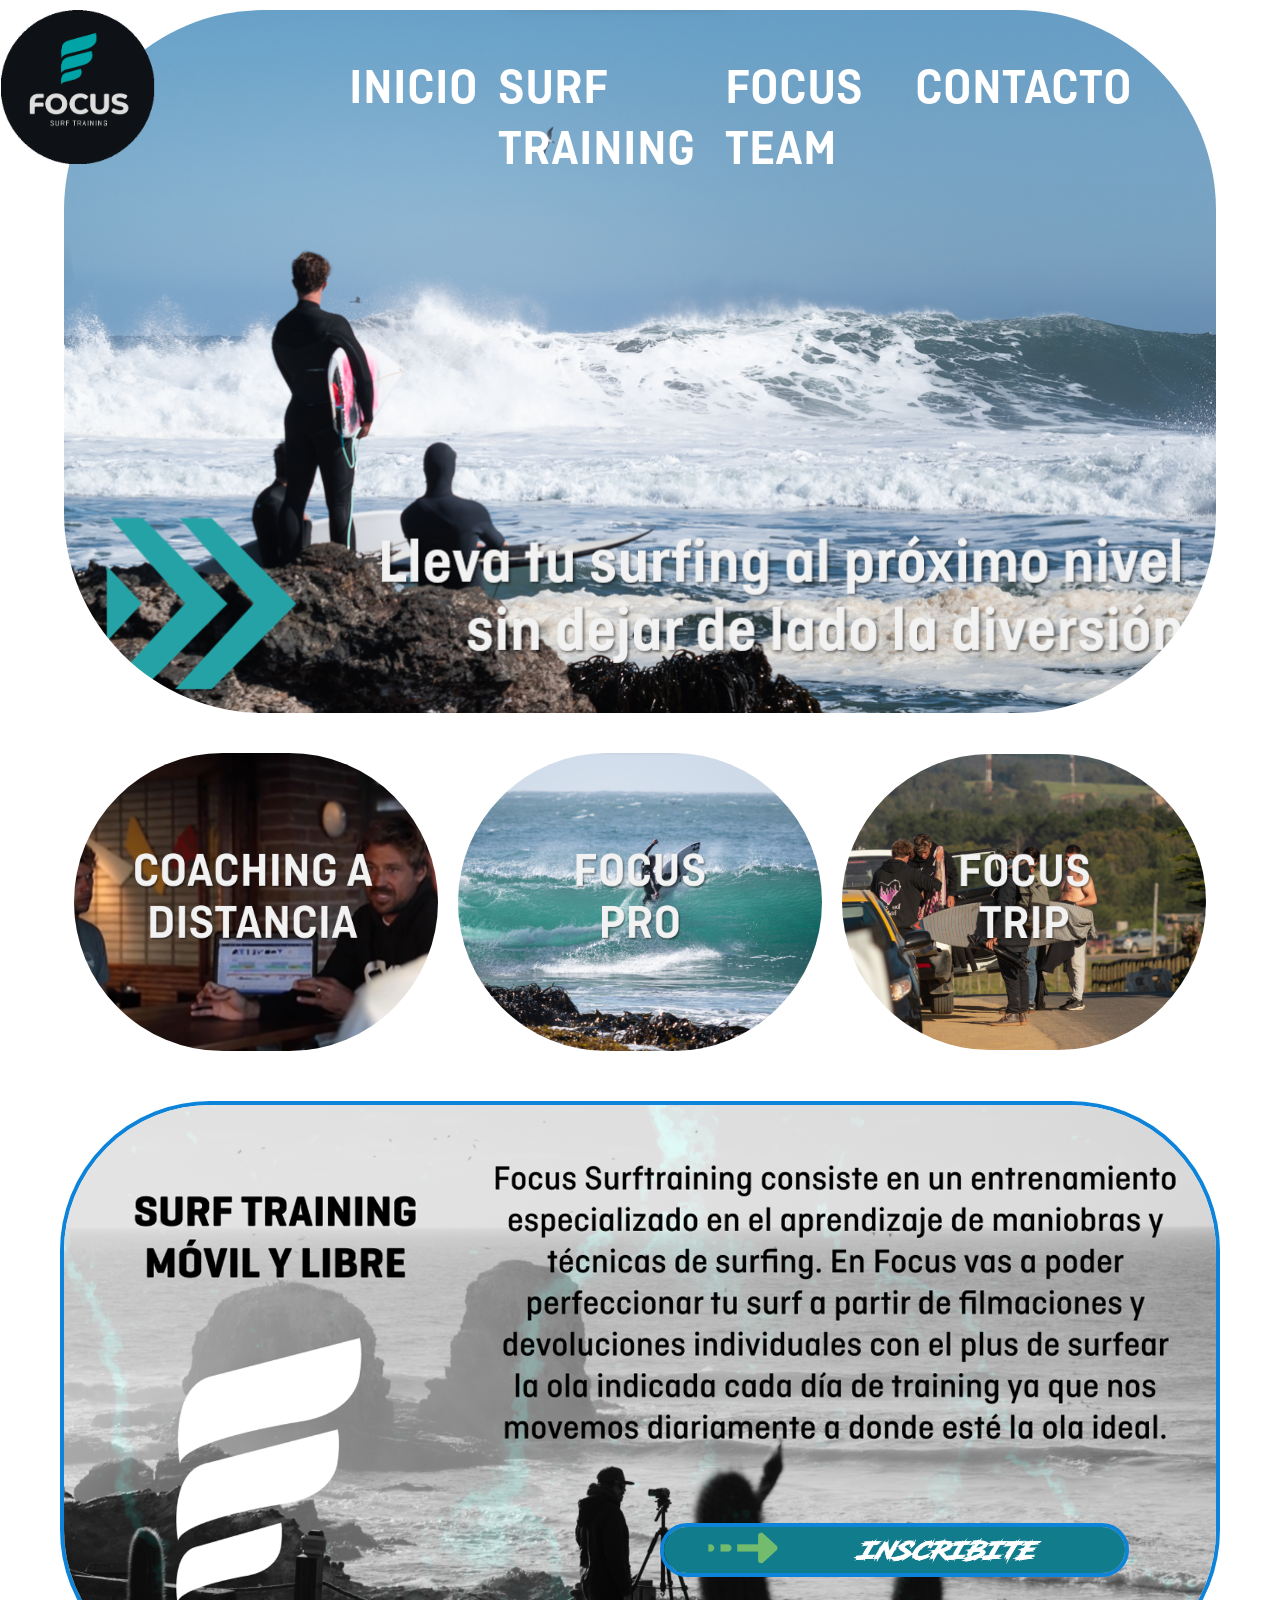
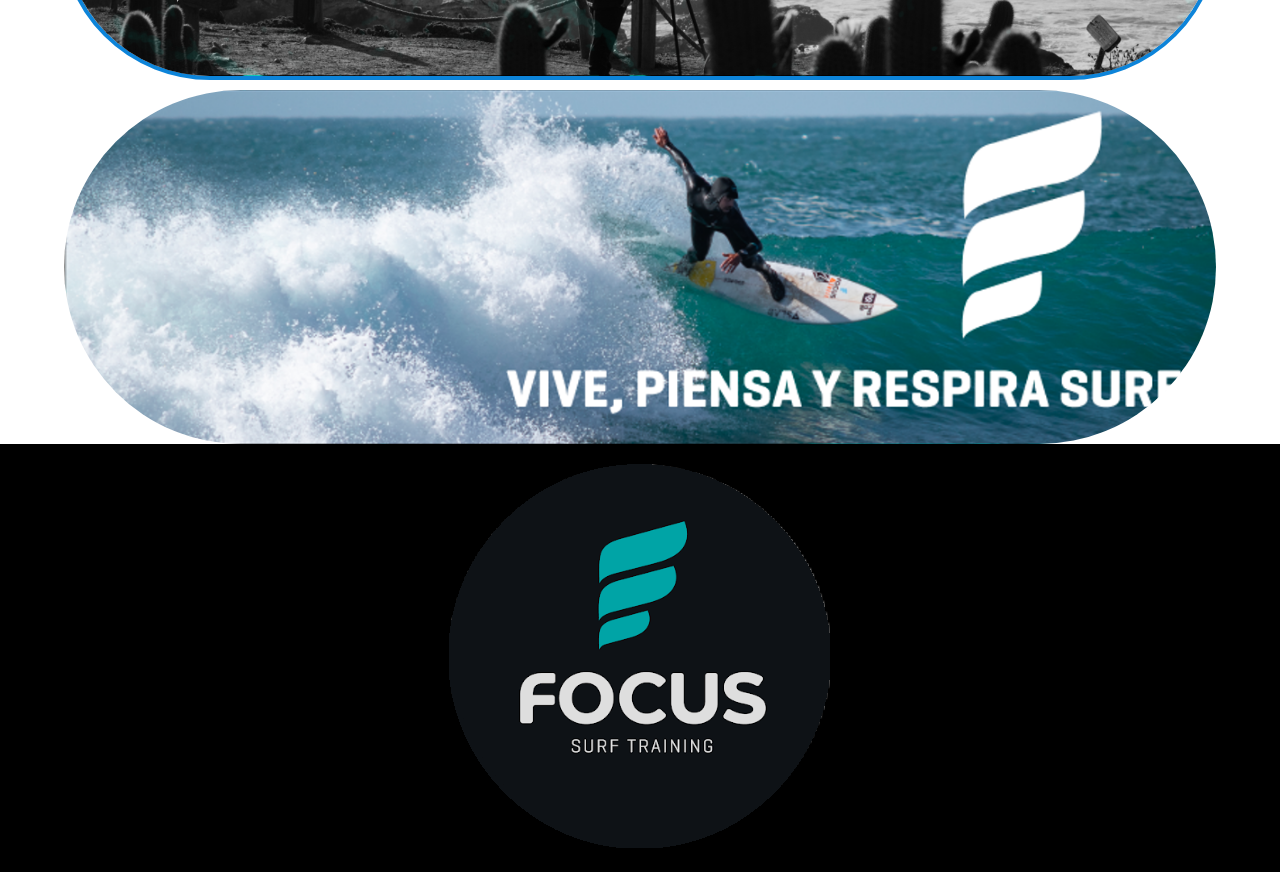
==== Index.html @ 25ca80d2 "Agrege el footer" ====
<!DOCTYPE html>
<html lang="en">
<head>
    <meta charset="UTF-8">
    <meta http-equiv="X-UA-Compatible" content="IE=edge">
    <meta name="viewport" content="width=device-width, initial-scale=1.0">
    <link rel="stylesheet" href="CSS/style.css">
    <title>Focus Surf Training</title>
    <!--BOOTSTRAP-->
    <link href="https://cdn.jsdelivr.net/npm/bootstrap@5.2.2/dist/css/bootstrap.min.css" rel="stylesheet" integrity="sha384-Zenh87qX5JnK2Jl0vWa8Ck2rdkQ2Bzep5IDxbcnCeuOxjzrPF/et3URy9Bv1WTRi" crossorigin="anonymous">
</head>

<body>
    <header>
        <div class="navbar">
            <div class="nav-content">
                <div class="logo">
                    <img src="../Imagenes/logo.png" alt="Logo de la página">
                </div>
                <ul class="nav-list">
                    <li><a href="#">INICIO</a></li>
                    <li class="nav-item surf-training">
                        <a href="#">SURF TRAINING</a>
                        <ul class="submenu">
                            <li><a href="#">SURF COACHING</a></li>
                            <li><a href="#">FOCUS PRO</a></li>
                            <li><a href="#">ENTRENAMIENTO FISICO</a></li>
                            <li><a href="#">NUTRICION</a></li>
                            <li><a href="#">KINESIOLOGIA</a></li>
                            <li><a href="#">YOGA</a></li>
                            <li><a href="#">PSICOLOGIA DEL DEPORTE</a></li>
                        </ul>                        
                    </li>
                    <li><a href="#">FOCUS TEAM</a></li>
                    <li><a href="#">CONTACTO</a></li>
                </ul>
            </div>
        </div>
    </header>
    <main>
       <div class="Contenedor1">
            <div class="image-container">
                <img src="../Imagenes/Inicio1.png" alt="Foton">
                   
            </div> 
        </div>
        <div class="fila-de-imagenes">
            <a href="url-a-la-que-lleva-el-boton-coaching" class="imagen-boton">
                <img src="Imagenes/Coaching a distancia.png" alt="Coaching a distancia">
            </a>
            <a href="url-a-la-que-lleva-el-boton-focus-pro" class="imagen-boton">
                <img src="Imagenes/Focus Pro.png" alt="Focus Pro">
            </a>
            <a href="url-a-la-que-lleva-el-boton-focus-trip" class="imagen-boton">
                <img src="Imagenes/FOCUS TRIP.png" alt="Focus Trip">
            </a>
        </div>
        <div class="Contenedor">
            <div class="image-container2">
                <img src="../Imagenes/Inicio3.png" alt="Foton">
                <a href="url-a-la-que-lleva-el-boton-focus-trip" class="boton-inscribirse">
                    <img src="Imagenes/Boton_Inscribirse.png" alt="incribite">
                </a>                                   
            </div>
        </div> 
        <div class="Contenedor3">
            <div class="image-container">
                <img src="../Imagenes/Inicio5.png" alt="Foton">
                   
            </div> 
    </main>

    <footer>
        <div class="footer-content">
            <div class="footer-logo">
                <img src="../Imagenes/logo.png" alt="Logo de Focus"> <!-- Asegúrate de usar la ruta correcta a tu logo -->
            </div>

        </div>
    </footer>
</body>
</html>
---- CSS/style.css ----
body {
    background-image: url(../Imagenes/BlackAndBlue.jpg); /* Reemplaza con la ruta de tu imagen de fondo */
    background-size: cover; /* Ajusta el tamaño de la imagen para cubrir todo el fondo */
    background-attachment: fixed; /* Hace que la imagen de fondo sea estática */
    margin: 0;
    padding: 0;
}

header {
    background: transparent;
    width: 100%;
    position: fixed;
    z-index: 100;
  }
/* Estilos generales para el navbar fijo */
.navbar {
    background-color: transparent;
    width: 90%;
    top: 0;
    left: 5%;
    right: 0;
    display: flex;
    flex-direction: row;
    justify-content: center; /* Center the navbar contents horizontally */
    align-items: center; /* Center the navbar contents vertically */
    z-index: 1000;
}
/* Contenedor para centrar los elementos en el navbar */
.nav-content {
    background-color: transparent;    
    width: 100%; /* Adjust this to match the .image-container if it has a specific width */
    
    display: flex;
    margin-top: 10px;
    margin-left: 1px;   
    vertical-align: middle;
    justify-content: space-between; /* Center the contents */
}

.image-container {
    background-color: transparent;
    display: flex;
    justify-content: center; /* This will center the images in the container */
    flex-wrap: wrap; /* Allows multiple images to wrap in the container */
    margin: auto; /* This will center the container itself if it's not full width */
  }

/* Estilos para el logo */
.logo img {
    width: 50%;
    background-color: transparent;
}

/* Estilos para la lista de navegación y elementos de la lista */
.nav-list {
    text-decoration: none;
    list-style: none;
    display: flex;
    color: white;
    transition: color 0.3s;
    vertical-align: middle;
    font-family: 'Ciutadella';
    font-size: 50px;
}
@font-face {
    font-family: 'Ciutadella';
    font-style: normal;    
    src:
      local("Open Sans"),
      url("/Fuentes/Ciutadella-SemiBold.otf") format("truetype"),
  }

/* Estilos para los enlaces del navbar */
.nav-list a {
    text-decoration: none;
    color: white;
    transition: color 0.3s;
}

/* Cambiar el color del enlace al pasar el mouse por encima */
.nav-list a:hover {
    color: black;
}
.nav-list li {
    margin-right: 20px;
}



/* Estilos para el submenu de "Surf Training" */
.surf-training .submenu {
    display: none;
    position: absolute;
    background-color: rgb(82,179,200);
    box-shadow: 0 2px 5px rgba(0, 0, 0, 0.2);
    padding: 10px;
    border-radius: 4px 16px 16px 16px;
}

.surf-training .submenu li {
    margin-right: 15px; /* Añade padding a la derecha de cada elemento (ajusta según tus preferencias) */
    list-style: none; /* Elimina las viñetas */
}

/* Mostrar el submenu y el símbolo personalizado al pasar el mouse sobre "Surf Training" */
.surf-training:hover .submenu {
    display: block;
}

/* Estilos para el símbolo personalizado */
.custom-symbol {
    font-size: 14px; /* Ajusta el tamaño del símbolo según tus preferencias */
    margin-left: 5px; /* Ajusta el espaciado entre el símbolo y el texto */
}

/* Estilos para los elementos de la lista en el submenu de "Surf Training" */
.surf-training .submenu li {
    padding-right: 15px; /* Añade padding a la derecha de cada elemento (ajusta según tus preferencias) */
    list-style: none; /* Elimina las viñetas */
    /* Establecer imagen de fondo para cada elemento */
    background-image: url('../Imagenes/flecha.png'); /* Ruta de la imagen */
    background-repeat: no-repeat;
    background-position: left center; /* Alinea la imagen a la izquierda y al centro */
    background-size: 30px 25px; /* Tamaño de la imagen (ajusta según tus preferencias) */
    padding-left: 30px; /* Espaciado a la izquierda para acomodar la imagen (ajusta según tus necesidades) */
}

/* Estilos para el contenido principal */
main {
    background-color: transparent;
    margin-top: 0; /* Ajusta el margen superior a 0 para que comience desde la parte superior */
}

/* Estilos para el contenedor de la imagen */
.image-container {
    width: 90%;
    text-align: center;
}

/* Estilos para la imagen */
.image-container img {
    width: 100%;
    height: auto;
    display: block;
    border-radius: 200px 200px 200px 200px;
    margin-top: 10px;
}

/* Estilos contenedor 1*/





/* Tres botones de focus pro, trip y coaching a distancia*/





/* Estilos para los enlaces que actúan como botones */
.imagen-boton {
    display: inline-block; /* Muestra los enlaces en línea y permite aplicar dimensiones */
    margin: 0; /* Asegura que no haya margen adicional */
    padding: 0; /* Asegura que no haya padding adicional */
    border: none; /* Elimina el borde predeterminado de los enlaces */
    background: none; /* Elimina el fondo predeterminado */
    cursor: pointer; /* Cambia el cursor para indicar que se puede clickear */
}

.imagen-boton img {
    display: block; /* Asegura que la imagen ocupe todo el espacio del enlace */
    width: 100%; /* La imagen se escala para llenar el enlace */
    height: auto; /* Mantiene la proporción de la imagen */
    border-radius: 150px;
    
}

/* Estilos para el contenedor de las imágenes que actúan como botones */
.fila-de-imagenes {
    background-color: transparent;
    width: 90%;
    margin-top: 30px;
    margin-left: 5%;
    display: flex;
    justify-content: space-between; /* Centra las imágenes en el eje horizontal */
    align-items: center; /* Centra las imágenes en el eje vertical */
    margin-bottom: 30px;
}

/* Ajusta este valor según el espacio que quieras entre los botones */
.fila-de-imagenes .imagen-boton {
    background-color: transparent;
    flex: 90; /* Distribuye el espacio disponible */
    width: 32%; /* Ajusta el ancho máximo de cada botón */
    margin: 10px; /* Ajusta el margen si es necesario */
}

/* Añadir efecto al pasar el mouse por encima */
.imagen-boton:hover img {
    transform: scale(1.02); /* Aumenta ligeramente el tamaño */
    transition: transform 0.3s ease; /* Efecto suave */
}

.image-container2 {
    width: 90%;
    text-align: center;
    position: relative;
    background-color: transparent;
    display: flex;
    justify-content: center; /* This will center the images in the container */
    flex-wrap: wrap; /* Allows multiple images to wrap in the container */
    margin: auto; /* This will center the container itself if it's not full width */
}

/* Estilos para la imagen */
.image-container2 img {
    width: 100%;
    height: auto;
    display: block;
    border-radius: 150px;
    margin-top: 10px;
    border: 4px solid hsl(205,89%,45%); /* Cambia #FF5733 al color que prefieras */
}
.boton-inscribirse {
    position: absolute;
    top: 70%;   /* Ajusta estos valores según necesites */
    left: 50%;
    width: 40%;
    padding: 10px 20px;
    color: white;
    text-decoration: none;
}

.boton-inscribirse img{
    border-radius: 40px 40px 40px 40px;
}
.boton-inscribirse:hover img {
    transform: scale(1.05); /* Aumenta ligeramente el tamaño */
    transition: transform 0.3s ease; /* Efecto suave */
}


footer {
    background-color: black; /* O el color que prefieras */
    padding: 20px 0; /* Ajusta el padding según necesites */
    text-align: center; /* Centra el contenido del footer */
}

.footer-logo img {
    width: auto; /* Ajusta esto según el tamaño deseado del logo */
    height: 500%; /* Ajusta esto según el tamaño deseado del logo */
    /* Asegúrate de que el logo no sea demasiado grande para dispositivos móviles */
}
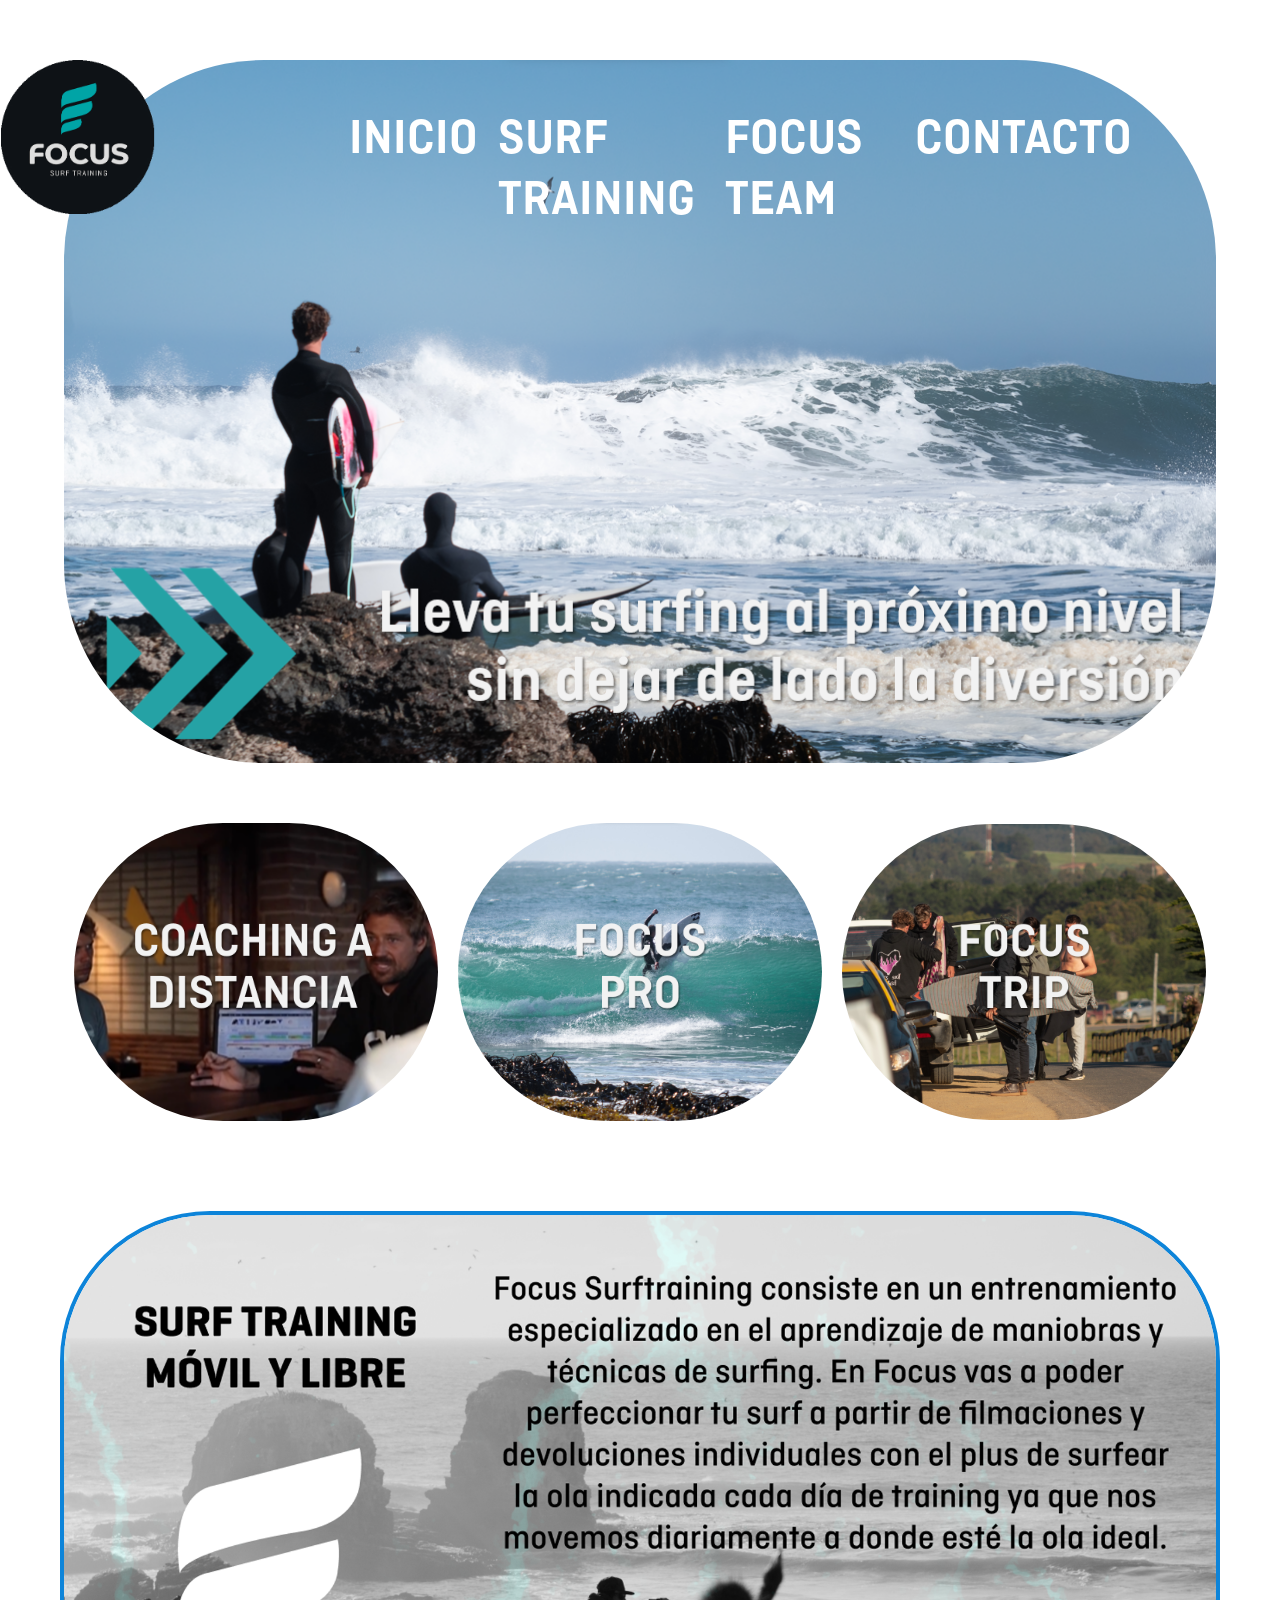
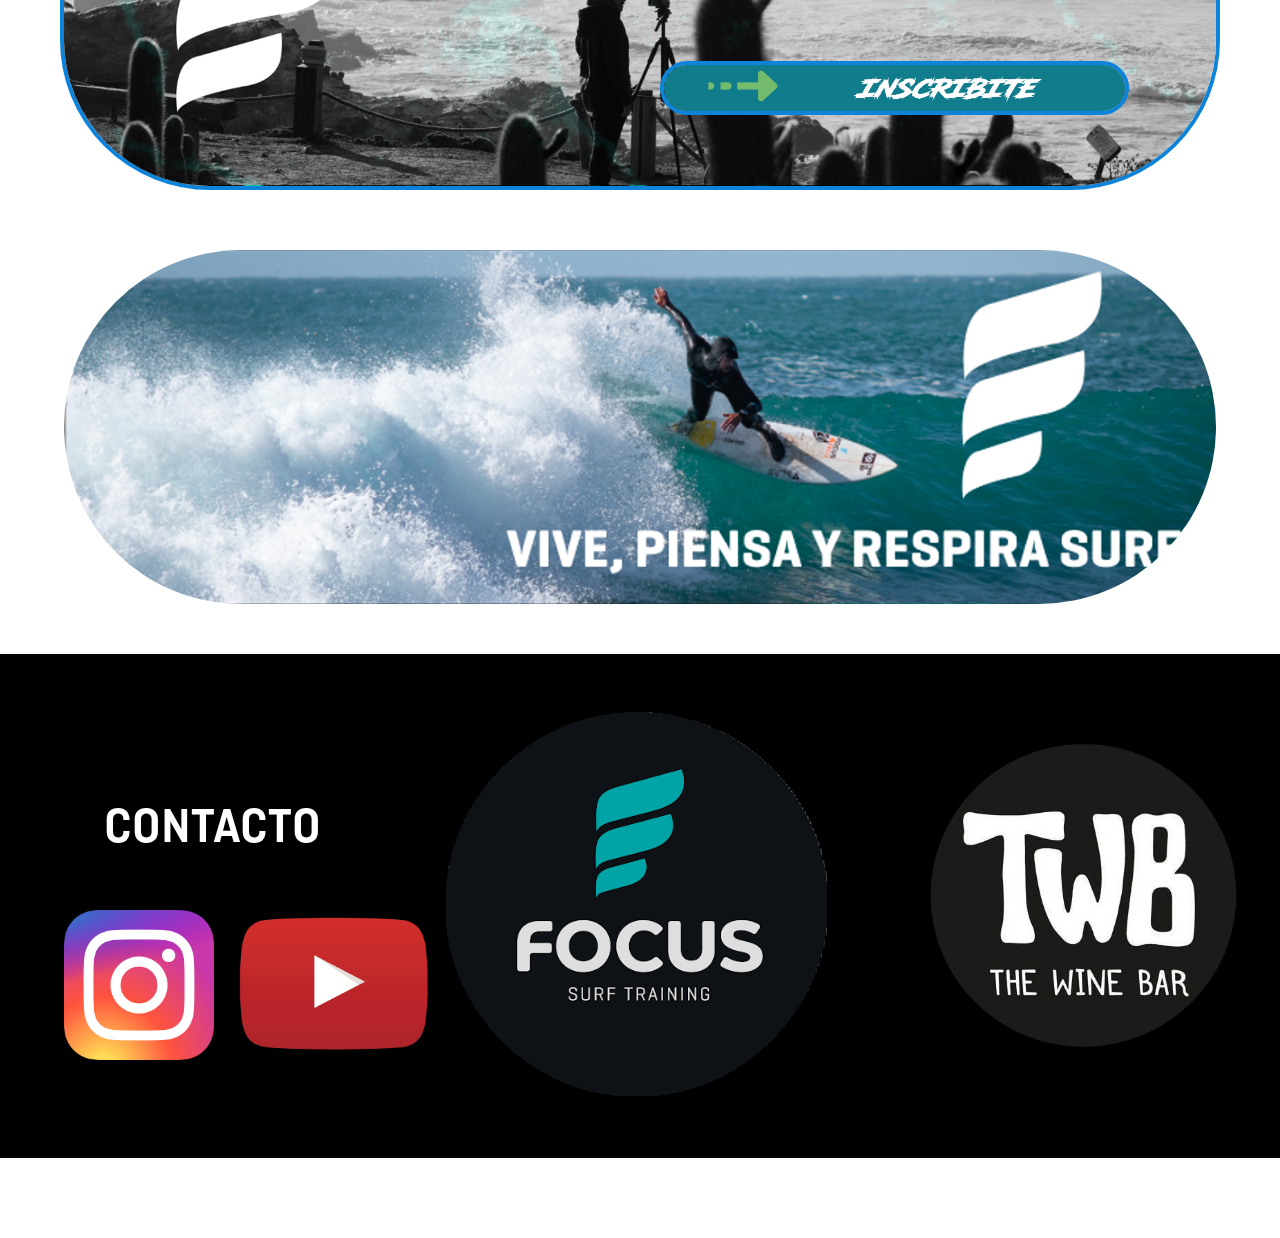
==== commit 06b5aebb: "Version 1.2" ====
--- a/Index.html
+++ b/Index.html
@@ -72,11 +72,31 @@
 
     <footer>
         <div class="footer-content">
+            <div class="footer-contact">
+                <ul class="nav-list">
+                    <li><a href="#">CONTACTO</a></li>
+                </ul>   
+                <div class="social-media-icons">
+                    <a href="https://www.instagram.com/focus_surftraining/" target="_blank">
+                        <img src="../Imagenes/insta.png" alt="Instagram">
+                    </a>
+                    <a href="https://www.youtube.com/@focussurftraining" target="_blank">
+                        <img src="../Imagenes/youtube.png" alt="YouTube">
+                    </a>
+                </div>
+            </div>
             <div class="footer-logo">
-                <img src="../Imagenes/logo.png" alt="Logo de Focus"> <!-- Asegúrate de usar la ruta correcta a tu logo -->
+                <img src="../Imagenes/logo.png" alt="Focus">
             </div>
+            <div class="Wine_Bar">
+                <a href="https://www.instagram.com/thewinebarargentina/" target="The Wine Bar">
+                    <img src="../Imagenes/Wine_Bar.png" alt="Wine Bar"> <!-- Asegúrate de usar la ruta correcta a tu logo de marca -->
+                </a>                
+            </div>
+        </div>
 
-        </div>
     </footer>
+    
+    
 </body>
 </html>--- a/CSS/style.css
+++ b/CSS/style.css
@@ -134,6 +134,7 @@
 /* Estilos para el contenedor de la imagen */
 .image-container {
     width: 90%;
+    margin-top: 50px;
     text-align: center;
 }
 
@@ -180,7 +181,7 @@
 .fila-de-imagenes {
     background-color: transparent;
     width: 90%;
-    margin-top: 30px;
+    margin-top: 50px;
     margin-left: 5%;
     display: flex;
     justify-content: space-between; /* Centra las imágenes en el eje horizontal */
@@ -219,7 +220,7 @@
     height: auto;
     display: block;
     border-radius: 150px;
-    margin-top: 10px;
+    margin-top: 50px;
     border: 4px solid hsl(205,89%,45%); /* Cambia #FF5733 al color que prefieras */
 }
 .boton-inscribirse {
@@ -242,14 +243,43 @@
 
 
 footer {
-    background-color: black; /* O el color que prefieras */
-    padding: 20px 0; /* Ajusta el padding según necesites */
-    text-align: center; /* Centra el contenido del footer */
+    background-color: black; /* Color de fondo del footer */
+    display: flex;
+    justify-content: center;
+    align-items: center;
+    margin-top: 50px;
+    margin-bottom: 80px;
+}
+
+.footer-content {
+    display: flex;
+    justify-content: space-between;
+    align-items: center;
+    width: 90%;
 }
 
 .footer-logo img {
     width: auto; /* Ajusta esto según el tamaño deseado del logo */
-    height: 500%; /* Ajusta esto según el tamaño deseado del logo */
-    /* Asegúrate de que el logo no sea demasiado grande para dispositivos móviles */
-}
-
+    height: 20%; /* Ajusta esto según el tamaño deseado del logo */
+}
+
+.footer-contact {
+    display: flex;
+    flex-direction: column; /* Organiza los elementos de contacto verticalmente */
+    align-items: flex-start; /* Alinea los elementos a la izquierda */
+}
+
+.social-media-icons {
+    display: flex; /* Alinea los íconos de redes sociales en línea */
+    gap: 10px; /* Espacio entre los íconos */
+}
+
+.social-media-icons a img {
+    width: auto; /* Ajusta el tamaño de los íconos */
+    height: 150px;
+}
+
+.Wine_Bar img{
+    width: auto; /* Ajusta el tamaño de los íconos */
+    height: 500px;
+}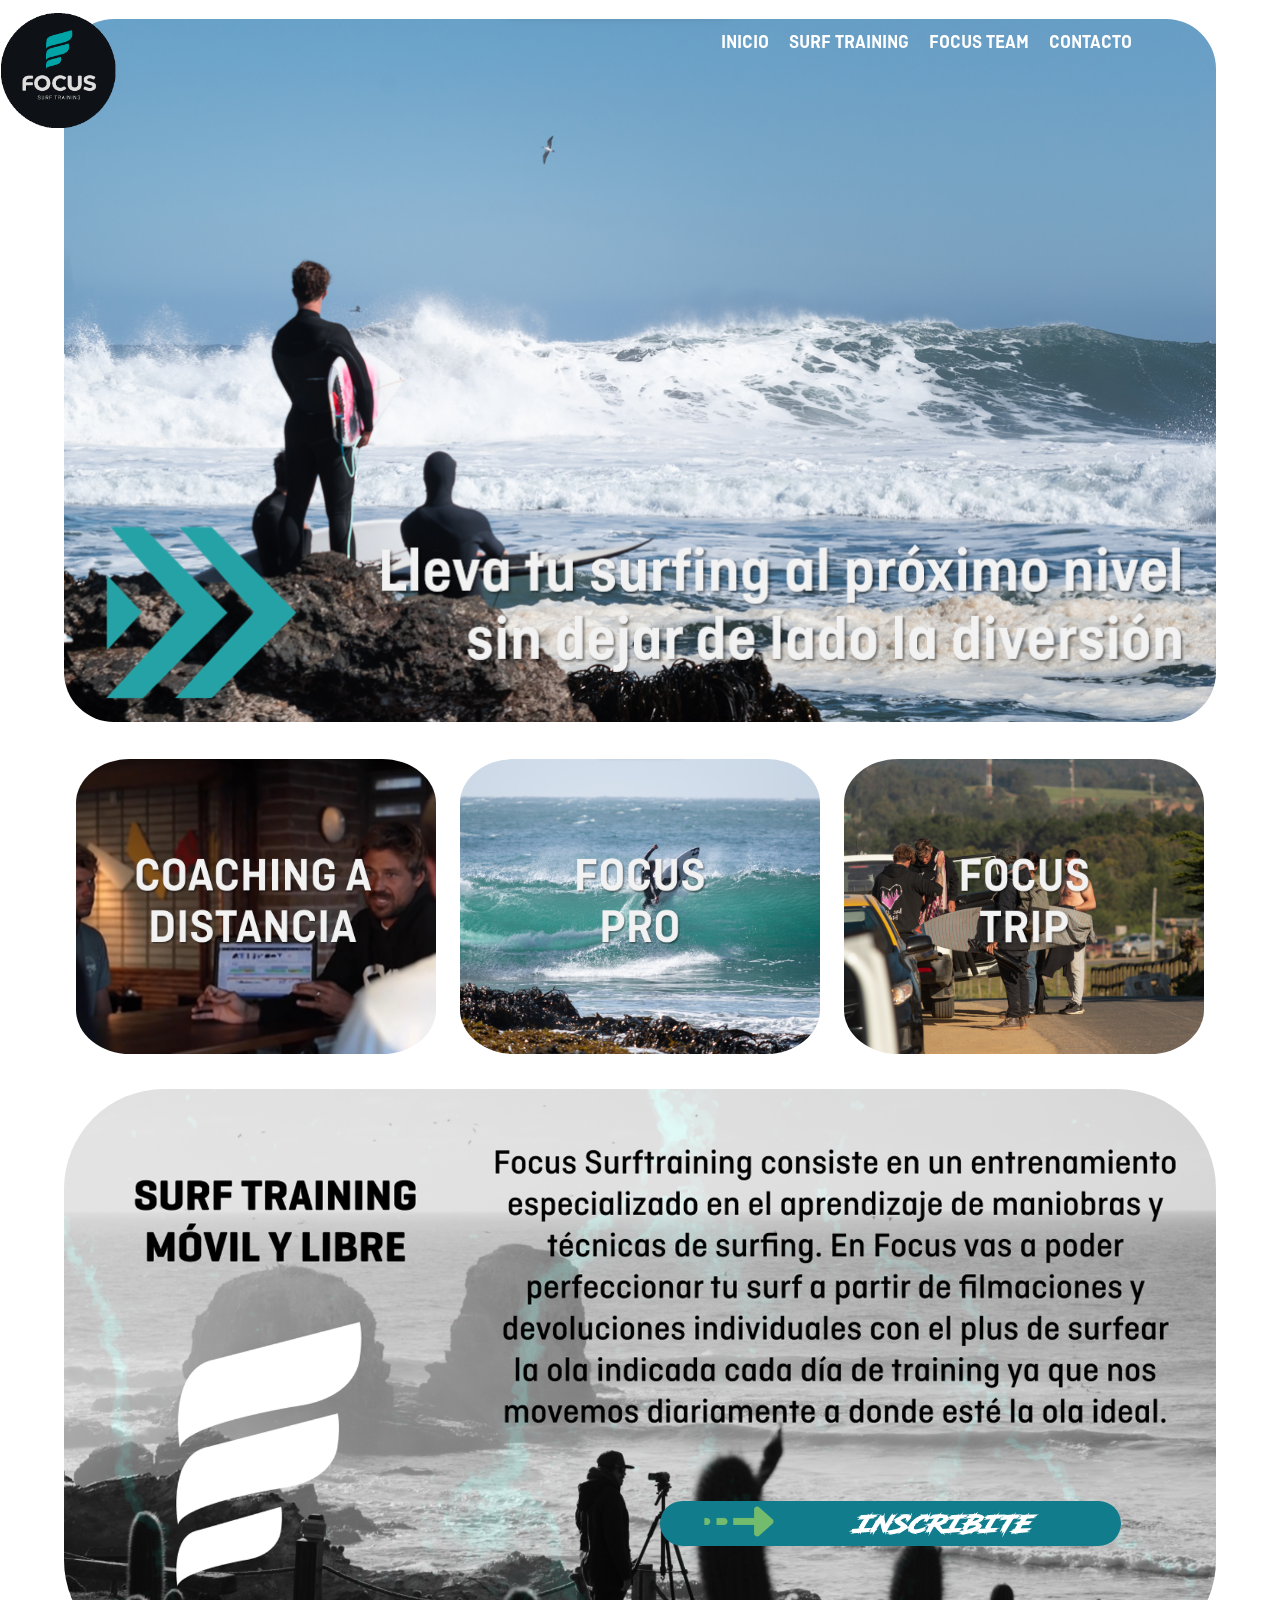
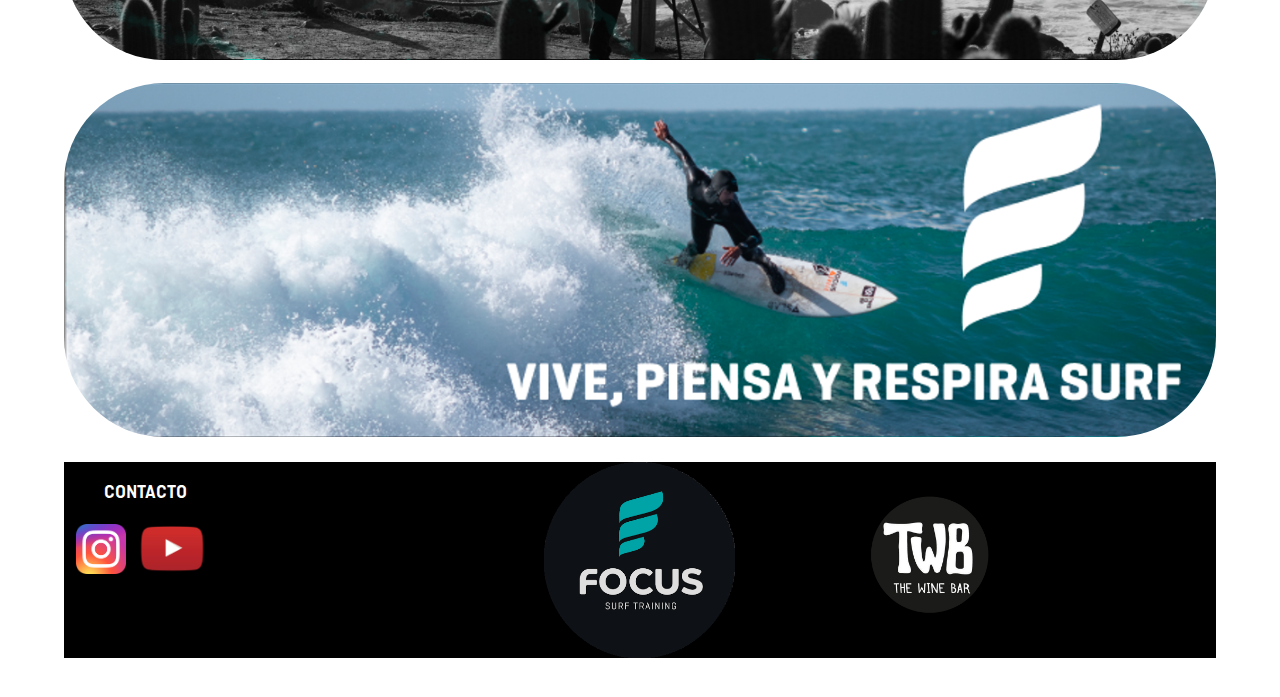
==== commit 2f61cad5: "Esta es la buena" ====
--- a/Index.html
+++ b/Index.html
@@ -64,13 +64,13 @@
             </div>
         </div> 
         <div class="Contenedor3">
-            <div class="image-container">
+            <div class="image-container2">
                 <img src="../Imagenes/Inicio5.png" alt="Foton">
                    
             </div> 
     </main>
 
-    <footer>
+   <footer>
         <div class="footer-content">
             <div class="footer-contact">
                 <ul class="nav-list">
--- a/CSS/style.css
+++ b/CSS/style.css
@@ -31,7 +31,7 @@
     width: 100%; /* Adjust this to match the .image-container if it has a specific width */
     
     display: flex;
-    margin-top: 10px;
+    
     margin-left: 1px;   
     vertical-align: middle;
     justify-content: space-between; /* Center the contents */
@@ -47,7 +47,7 @@
 
 /* Estilos para el logo */
 .logo img {
-    width: 50%;
+    width: 30%;
     background-color: transparent;
 }
 
@@ -60,7 +60,7 @@
     transition: color 0.3s;
     vertical-align: middle;
     font-family: 'Ciutadella';
-    font-size: 50px;
+    font-size: larger;
 }
 @font-face {
     font-family: 'Ciutadella';
@@ -94,7 +94,7 @@
     background-color: rgb(82,179,200);
     box-shadow: 0 2px 5px rgba(0, 0, 0, 0.2);
     padding: 10px;
-    border-radius: 4px 16px 16px 16px;
+    border-radius: 1% 7% 7% 7%;
 }
 
 .surf-training .submenu li {
@@ -134,7 +134,7 @@
 /* Estilos para el contenedor de la imagen */
 .image-container {
     width: 90%;
-    margin-top: 50px;
+    margin-top: 1%;
     text-align: center;
 }
 
@@ -143,21 +143,26 @@
     width: 100%;
     height: auto;
     display: block;
+    border-radius: 50px ;
+    margin-top: 0.5%;
+}
+
+/* Estilos contenedor 1*/
+/* Estilos para el contenedor de la imagen */
+.image-container2 {
+    width: 90%;
+    margin-top: 1%;
+    text-align: center;
+}
+
+/* Estilos para contenedor 2 */
+.image-container2 img {
+    width: 100%;
+    height: auto;
+    display: block;
     border-radius: 200px 200px 200px 200px;
     margin-top: 10px;
 }
-
-/* Estilos contenedor 1*/
-
-
-
-
-
-/* Tres botones de focus pro, trip y coaching a distancia*/
-
-
-
-
 
 /* Estilos para los enlaces que actúan como botones */
 .imagen-boton {
@@ -173,7 +178,7 @@
     display: block; /* Asegura que la imagen ocupe todo el espacio del enlace */
     width: 100%; /* La imagen se escala para llenar el enlace */
     height: auto; /* Mantiene la proporción de la imagen */
-    border-radius: 150px;
+    border-radius: 15%;
     
 }
 
@@ -181,12 +186,11 @@
 .fila-de-imagenes {
     background-color: transparent;
     width: 90%;
-    margin-top: 50px;
+    margin-top: 2%;
     margin-left: 5%;
     display: flex;
     justify-content: space-between; /* Centra las imágenes en el eje horizontal */
     align-items: center; /* Centra las imágenes en el eje vertical */
-    margin-bottom: 30px;
 }
 
 /* Ajusta este valor según el espacio que quieras entre los botones */
@@ -194,7 +198,7 @@
     background-color: transparent;
     flex: 90; /* Distribuye el espacio disponible */
     width: 32%; /* Ajusta el ancho máximo de cada botón */
-    margin: 10px; /* Ajusta el margen si es necesario */
+    margin: 1%; /* Ajusta el margen si es necesario */
 }
 
 /* Añadir efecto al pasar el mouse por encima */
@@ -219,9 +223,9 @@
     width: 100%;
     height: auto;
     display: block;
-    border-radius: 150px;
-    margin-top: 50px;
-    border: 4px solid hsl(205,89%,45%); /* Cambia #FF5733 al color que prefieras */
+    border-radius: 100px;
+    margin-top: 2%;
+    /*border: 4px solid hsl(205,89%,45%); /* Cambia #FF5733 al color que prefieras */
 }
 .boton-inscribirse {
     position: absolute;
@@ -242,44 +246,51 @@
 }
 
 
-footer {
+.footer {
     background-color: black; /* Color de fondo del footer */
+    display: grid;
+    grid-template-columns: repeat(3, 1fr); /* Tres columnas de igual tamaño */
+    justify-items: center; /* Centra los elementos horizontalmente en sus celdas */
+    align-items: center; /* Alinea los elementos verticalmente */
+    margin-top: 2%;
+    margin-bottom: 80px;
+    width: 100%; /* Asegúrate de que ocupe todo el ancho */
+}
+
+.footer-content {
+    width: 90%; /* Ocupa todo el ancho del footer */
+    margin-left: 5%;
+    margin-top: 2%;
+    display: grid;
+    margin-bottom: 3%;
+    grid-template-columns: repeat(3, 1fr); /* Tres columnas de igual tamaño */
+    background-color: black;
+}
+
+.footer-logo{
     display: flex;
     justify-content: center;
-    align-items: center;
-    margin-top: 50px;
-    margin-bottom: 80px;
-}
-
-.footer-content {
-    display: flex;
-    justify-content: space-between;
-    align-items: center;
-    width: 90%;
-}
-
-.footer-logo img {
-    width: auto; /* Ajusta esto según el tamaño deseado del logo */
-    height: 20%; /* Ajusta esto según el tamaño deseado del logo */
-}
-
-.footer-contact {
-    display: flex;
-    flex-direction: column; /* Organiza los elementos de contacto verticalmente */
-    align-items: flex-start; /* Alinea los elementos a la izquierda */
-}
-
+}
+
+.Wine_Bar{
+    display: flex;
+    justify-content:flex-start;
+}
+
+.footer-logo img, .Wine_Bar img {
+    width: 50%; /* O un tamaño específico si es necesario */
+    height: auto; /* Ajusta esto según el tamaño deseado */
+}
+
+/* Estilos para los íconos de redes sociales */
 .social-media-icons {
-    display: flex; /* Alinea los íconos de redes sociales en línea */
-    gap: 10px; /* Espacio entre los íconos */
+    display: flex;
+    gap: 10px;
+    margin-left: 3%;
+    /*justify-content: center; /* Esto centrará los íconos dentro de su celda */
 }
 
 .social-media-icons a img {
-    width: auto; /* Ajusta el tamaño de los íconos */
-    height: 150px;
-}
-
-.Wine_Bar img{
-    width: auto; /* Ajusta el tamaño de los íconos */
-    height: 500px;
+    width: auto;
+    height: 50px;
 }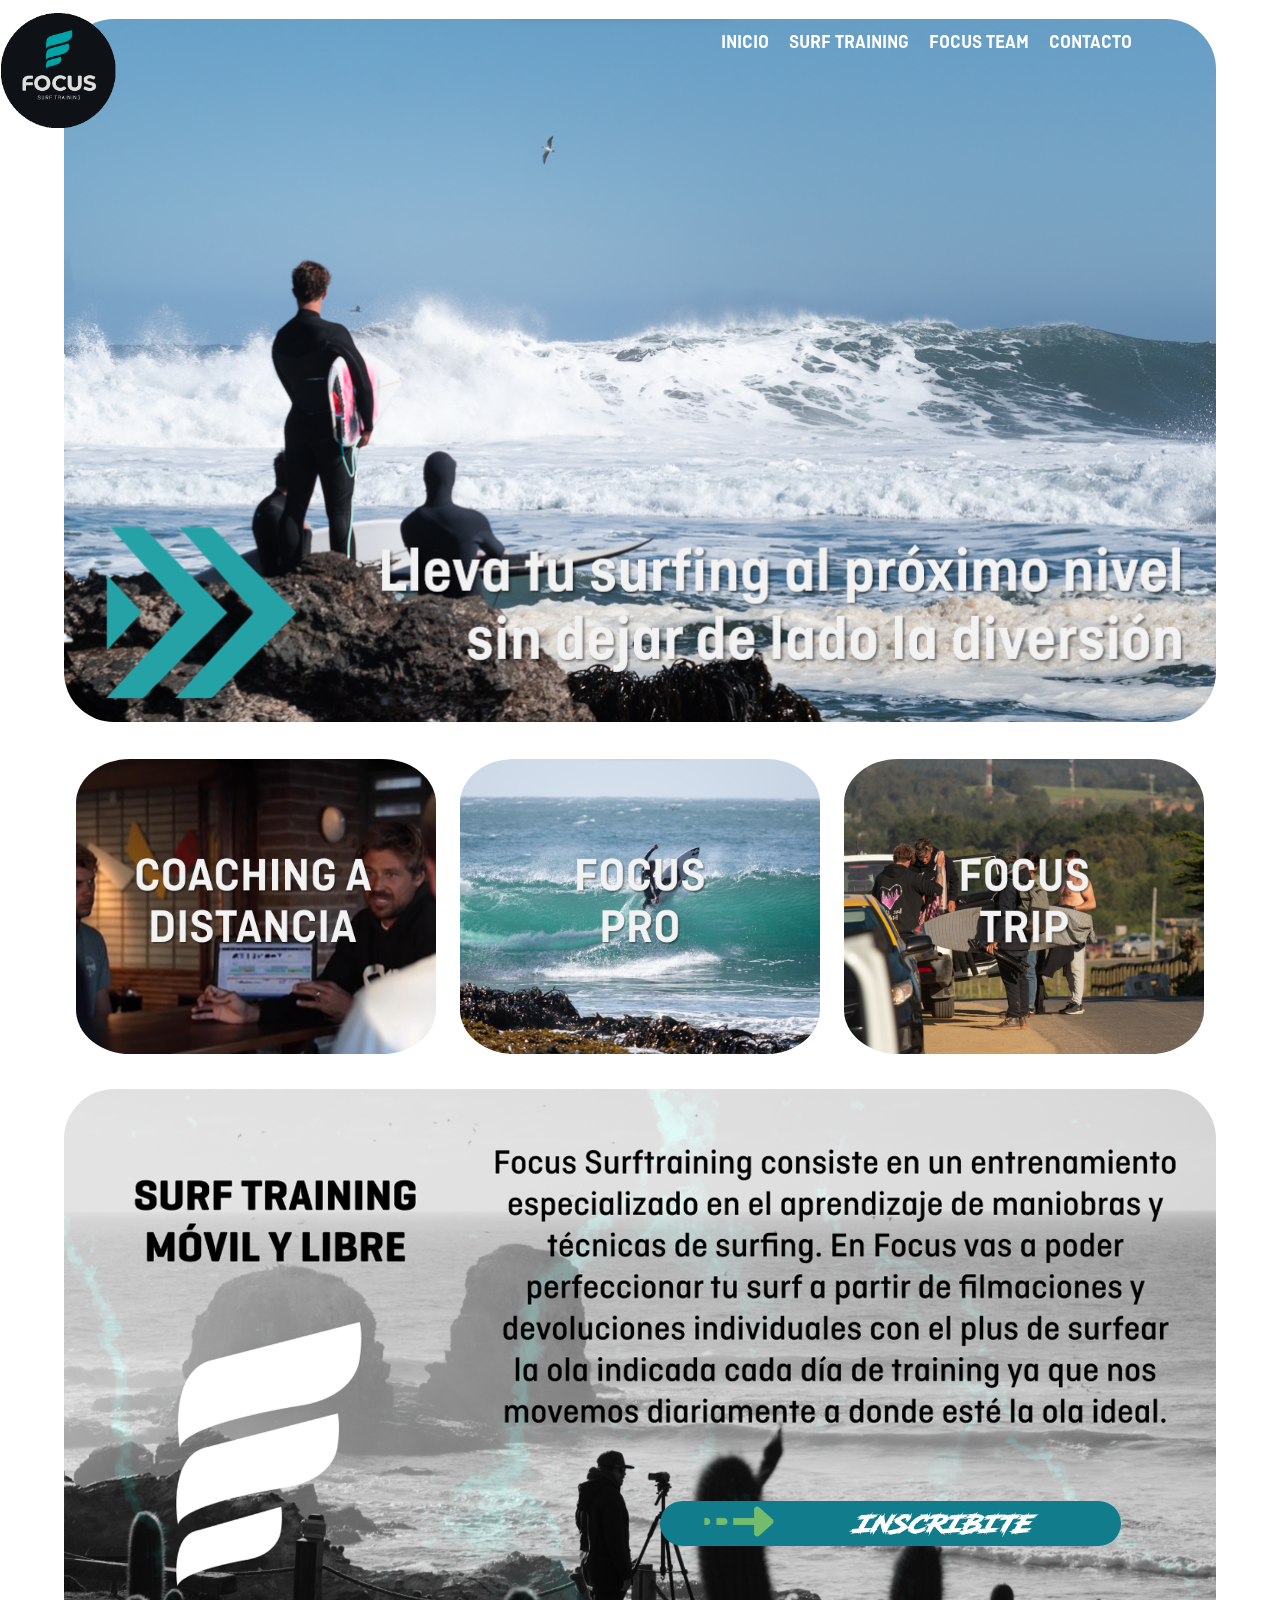
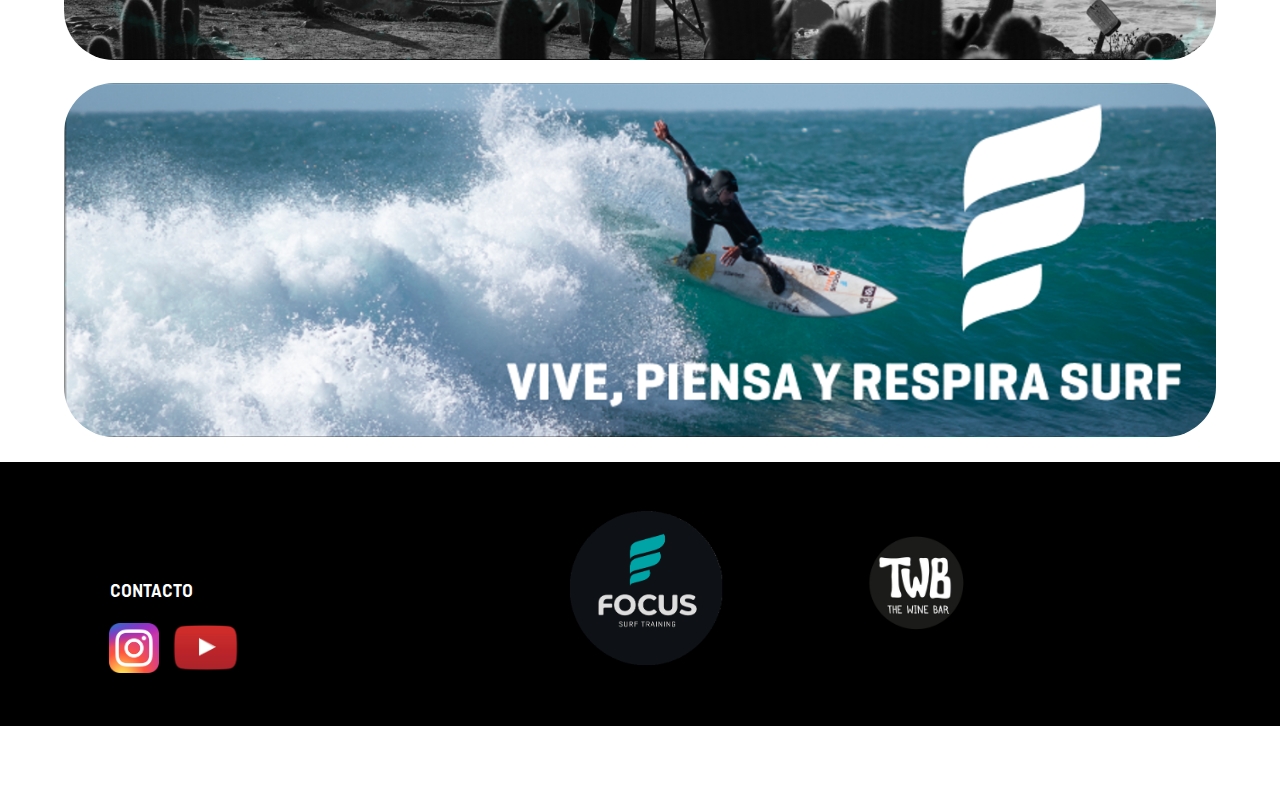
==== commit 807c6239: "6/1/2024" ====
--- a/Index.html
+++ b/Index.html
@@ -97,6 +97,5 @@
 
     </footer>
     
-    
 </body>
 </html>--- a/CSS/style.css
+++ b/CSS/style.css
@@ -223,7 +223,7 @@
     width: 100%;
     height: auto;
     display: block;
-    border-radius: 100px;
+    border-radius: 50px;
     margin-top: 2%;
     /*border: 4px solid hsl(205,89%,45%); /* Cambia #FF5733 al color que prefieras */
 }
@@ -246,25 +246,21 @@
 }
 
 
-.footer {
+footer{
     background-color: black; /* Color de fondo del footer */
-    display: grid;
-    grid-template-columns: repeat(3, 1fr); /* Tres columnas de igual tamaño */
-    justify-items: center; /* Centra los elementos horizontalmente en sus celdas */
-    align-items: center; /* Alinea los elementos verticalmente */
     margin-top: 2%;
     margin-bottom: 80px;
+    padding: 0.5%;
     width: 100%; /* Asegúrate de que ocupe todo el ancho */
 }
-
 .footer-content {
     width: 90%; /* Ocupa todo el ancho del footer */
     margin-left: 5%;
     margin-top: 2%;
     display: grid;
+    align-items: center;
     margin-bottom: 3%;
     grid-template-columns: repeat(3, 1fr); /* Tres columnas de igual tamaño */
-    background-color: black;
 }
 
 .footer-logo{
@@ -272,25 +268,52 @@
     justify-content: center;
 }
 
+
+.footer-contact{
+margin-top: 17.5%;
+
+}
 .Wine_Bar{
     display: flex;
     justify-content:flex-start;
 }
 
 .footer-logo img, .Wine_Bar img {
-    width: 50%; /* O un tamaño específico si es necesario */
+    width: 40%; /* O un tamaño específico si es necesario */
     height: auto; /* Ajusta esto según el tamaño deseado */
 }
 
 /* Estilos para los íconos de redes sociales */
 .social-media-icons {
     display: flex;
+    justify-content: flex-start;
+    margin-bottom: 1%;
     gap: 10px;
-    margin-left: 3%;
+    margin-left: 10%;
     /*justify-content: center; /* Esto centrará los íconos dentro de su celda */
 }
 
 .social-media-icons a img {
     width: auto;
     height: 50px;
+}
+
+/* Media query para dispositivos móviles */
+@media (max-width: 768px) {
+    .social-media-icons a img {
+        height: 20px; /* Nueva altura para dispositivos móviles */
+    }
+    .image-container2 img {        
+        border-radius: 10px;
+    }
+    .image-container img {        
+        border-radius: 10px;
+    }
+    .nav-list {
+        font-size: x-small;
+    }
+    .logo img {
+        width: 50px;
+        background-color: transparent;
+    }
 }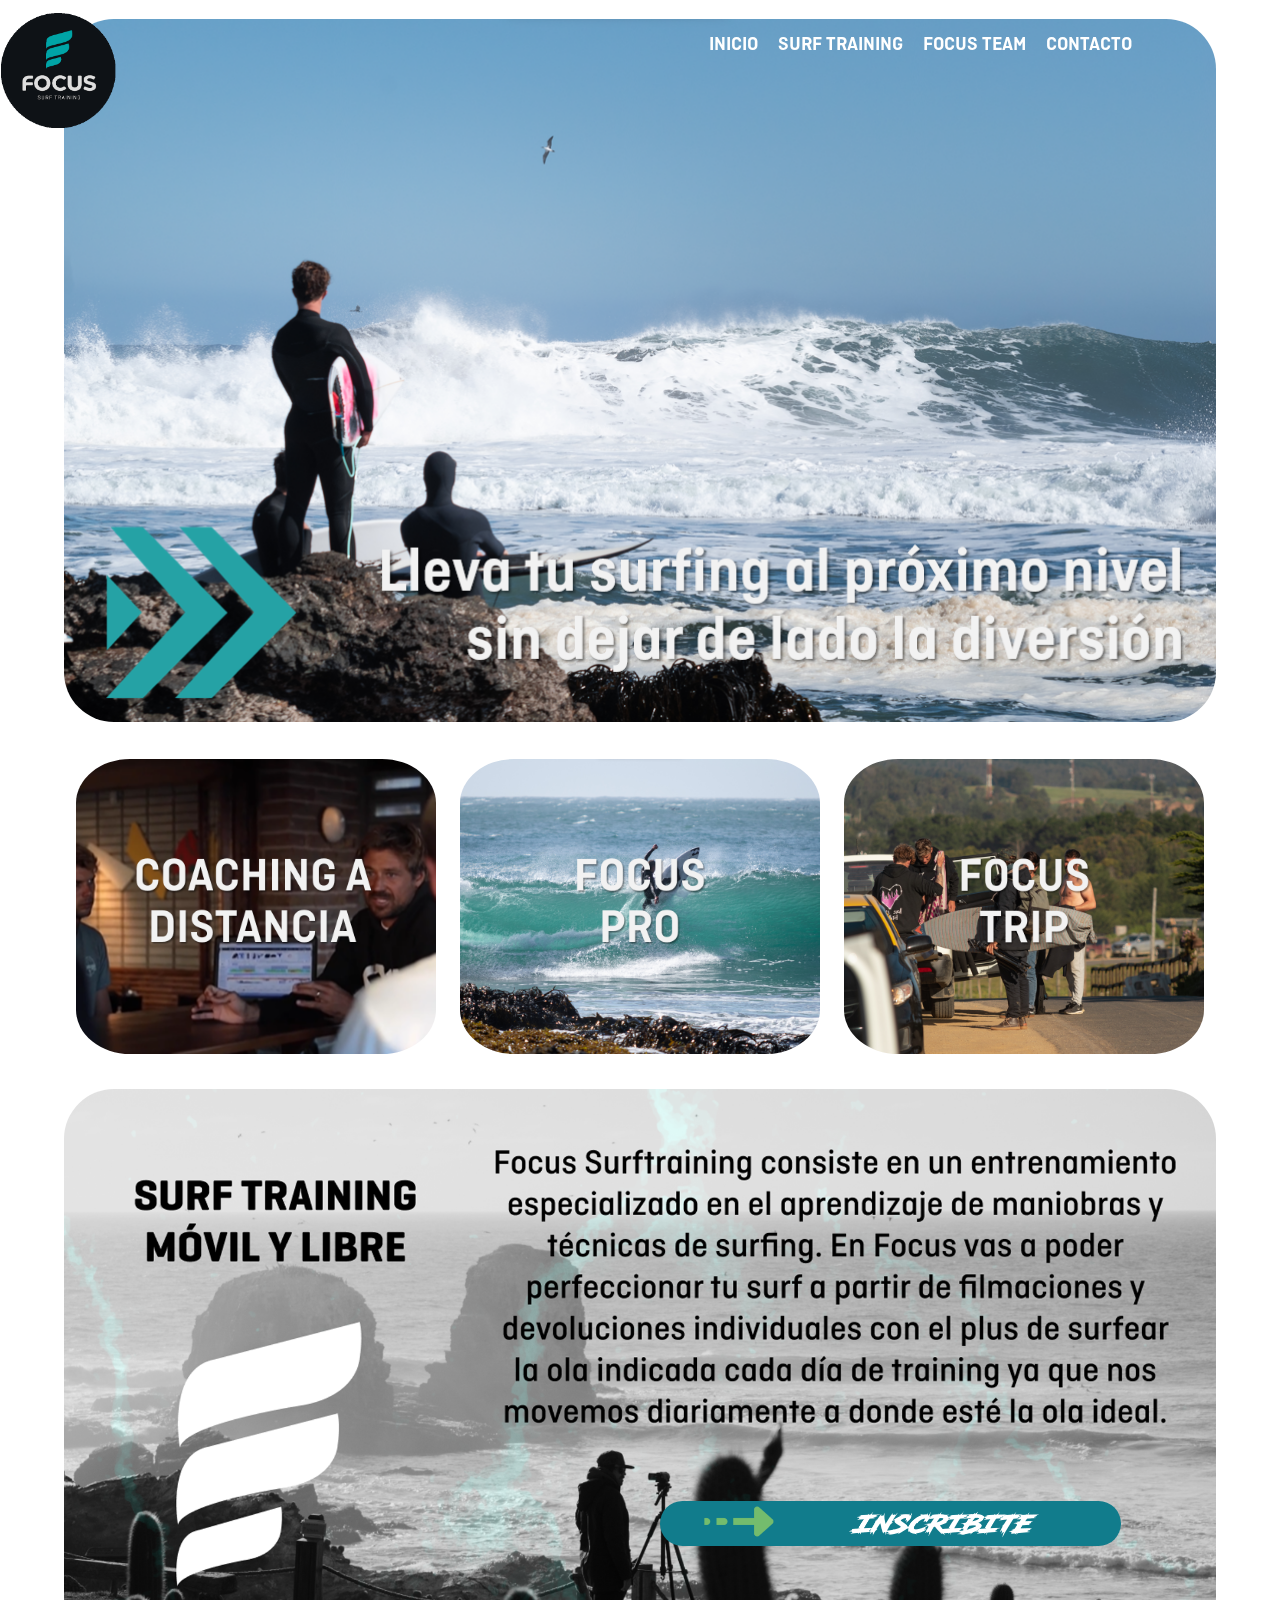
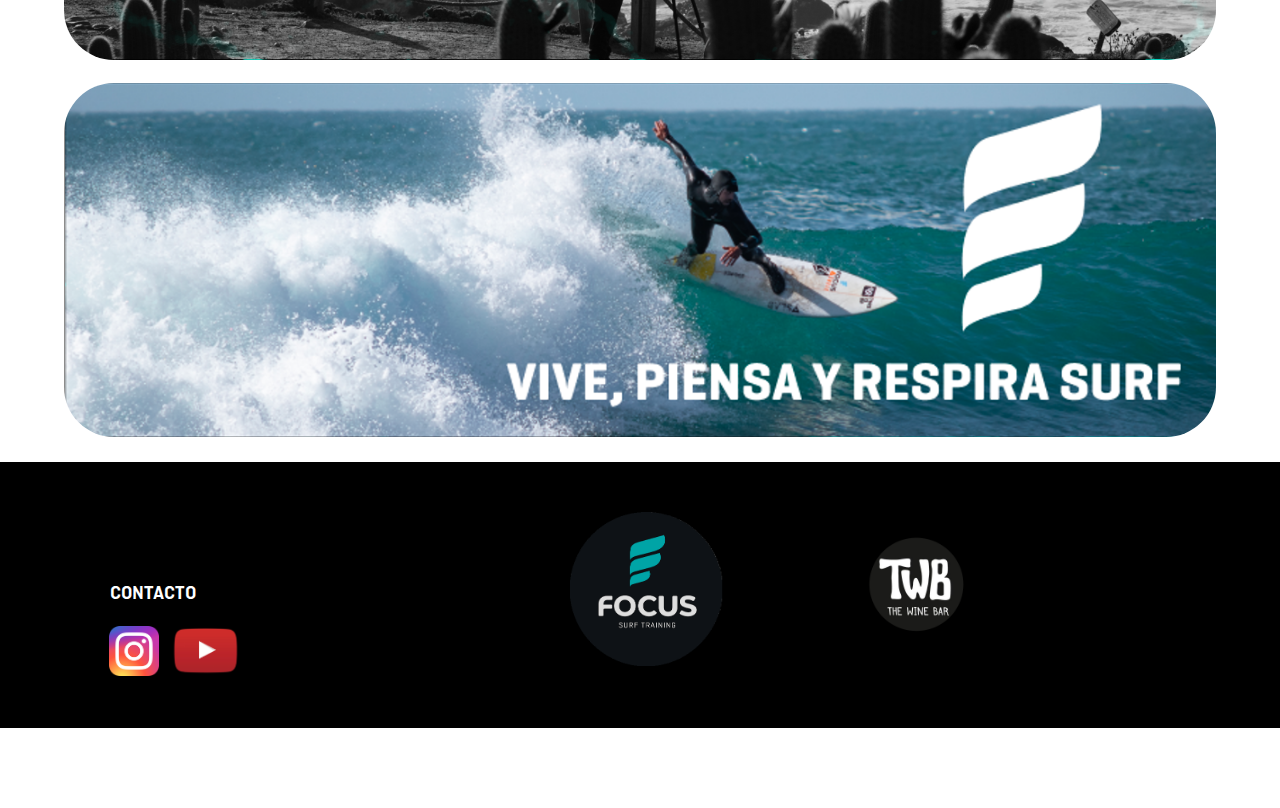
==== commit 9f4dbfe3: "1" ====
--- a/Index.html
+++ b/Index.html
@@ -6,7 +6,6 @@
     <meta name="viewport" content="width=device-width, initial-scale=1.0">
     <link rel="stylesheet" href="CSS/style.css">
     <title>Focus Surf Training</title>
-    <!--BOOTSTRAP-->
     <link href="https://cdn.jsdelivr.net/npm/bootstrap@5.2.2/dist/css/bootstrap.min.css" rel="stylesheet" integrity="sha384-Zenh87qX5JnK2Jl0vWa8Ck2rdkQ2Bzep5IDxbcnCeuOxjzrPF/et3URy9Bv1WTRi" crossorigin="anonymous">
 </head>
 
@@ -90,7 +89,7 @@
             </div>
             <div class="Wine_Bar">
                 <a href="https://www.instagram.com/thewinebarargentina/" target="The Wine Bar">
-                    <img src="../Imagenes/Wine_Bar.png" alt="Wine Bar"> <!-- Asegúrate de usar la ruta correcta a tu logo de marca -->
+                    <img src="../Imagenes/Wine_Bar.png" alt="Wine Bar">
                 </a>                
             </div>
         </div>
--- a/CSS/style.css
+++ b/CSS/style.css
@@ -60,7 +60,7 @@
     transition: color 0.3s;
     vertical-align: middle;
     font-family: 'Ciutadella';
-    font-size: larger;
+    font-size: 20px;
 }
 @font-face {
     font-family: 'Ciutadella';
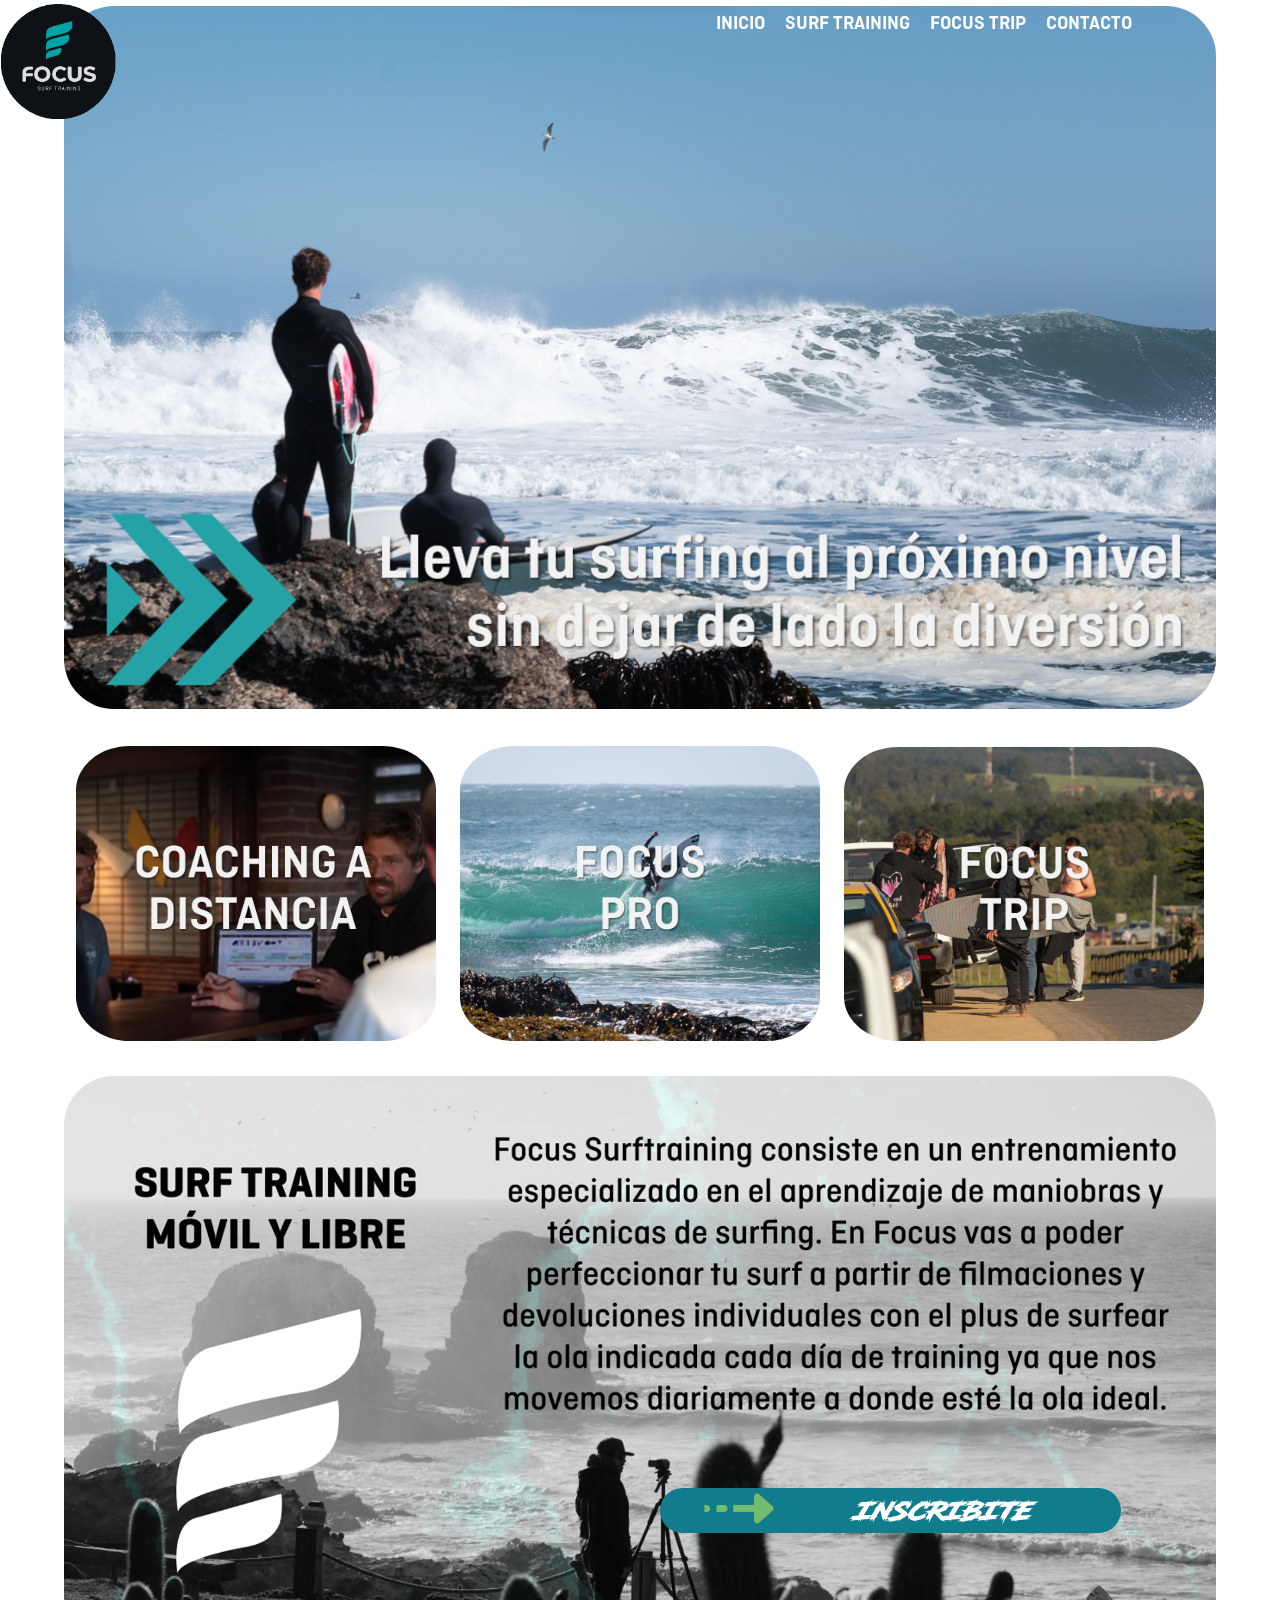
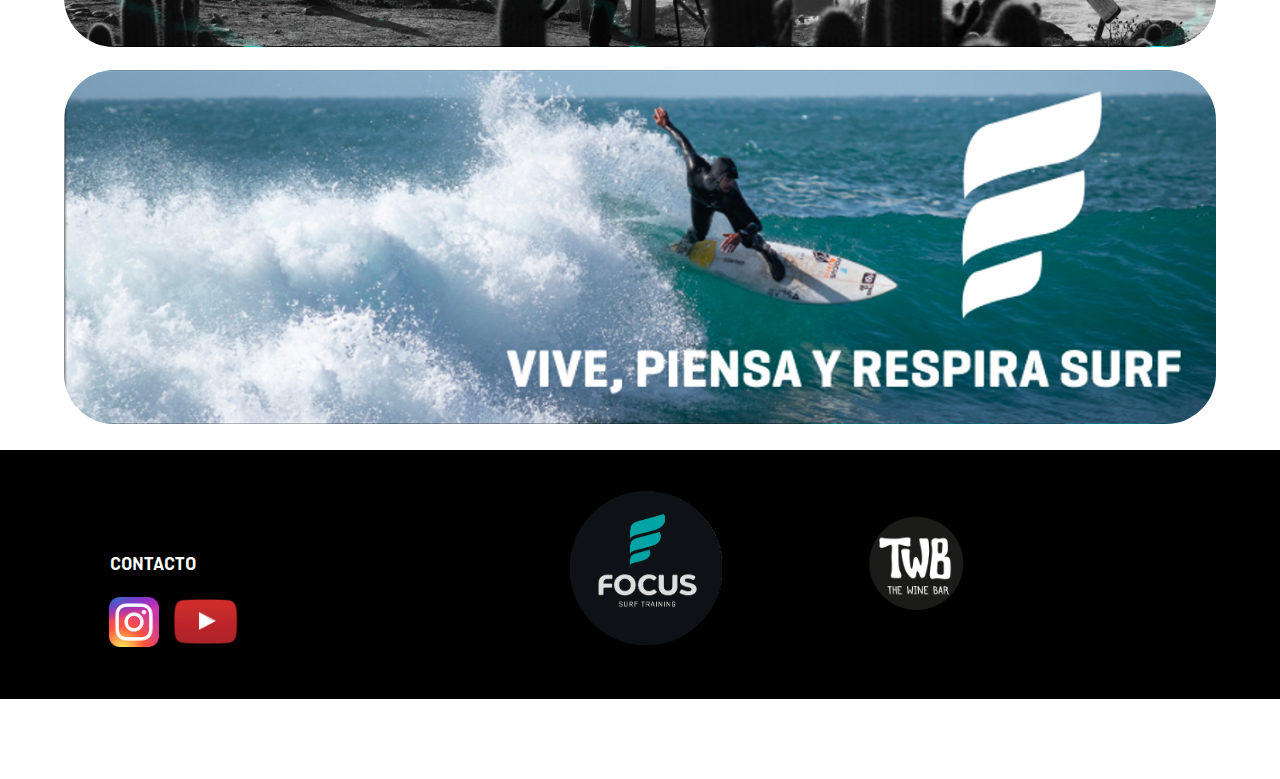
==== commit 58c0a3d0: "1" ====
--- a/Index.html
+++ b/Index.html
@@ -17,9 +17,9 @@
                     <img src="../Imagenes/logo.png" alt="Logo de la página">
                 </div>
                 <ul class="nav-list">
-                    <li><a href="#">INICIO</a></li>
+                    <li><a href="index.html">INICIO</a></li>
                     <li class="nav-item surf-training">
-                        <a href="#">SURF TRAINING</a>
+                        <a href="Pages/FocusTraining.html">SURF TRAINING</a>
                         <ul class="submenu">
                             <li><a href="#">SURF COACHING</a></li>
                             <li><a href="#">FOCUS PRO</a></li>
@@ -30,7 +30,7 @@
                             <li><a href="#">PSICOLOGIA DEL DEPORTE</a></li>
                         </ul>                        
                     </li>
-                    <li><a href="#">FOCUS TEAM</a></li>
+                    <li><a href="Pages/FocusTrip.html">FOCUS TRIP</a></li>
                     <li><a href="#">CONTACTO</a></li>
                 </ul>
             </div>
@@ -50,7 +50,7 @@
             <a href="url-a-la-que-lleva-el-boton-focus-pro" class="imagen-boton">
                 <img src="Imagenes/Focus Pro.png" alt="Focus Pro">
             </a>
-            <a href="url-a-la-que-lleva-el-boton-focus-trip" class="imagen-boton">
+            <a href="Pages/FocusTrip.html" class="imagen-boton">
                 <img src="Imagenes/FOCUS TRIP.png" alt="Focus Trip">
             </a>
         </div>
--- a/CSS/style.css
+++ b/CSS/style.css
@@ -49,10 +49,12 @@
 .logo img {
     width: 30%;
     background-color: transparent;
+    margin-top: 1%;
 }
 
 /* Estilos para la lista de navegación y elementos de la lista */
 .nav-list {
+    margin-top: 1%;
     text-decoration: none;
     list-style: none;
     display: flex;
@@ -134,7 +136,7 @@
 /* Estilos para el contenedor de la imagen */
 .image-container {
     width: 90%;
-    margin-top: 1%;
+    margin-top: 0%;
     text-align: center;
 }
 
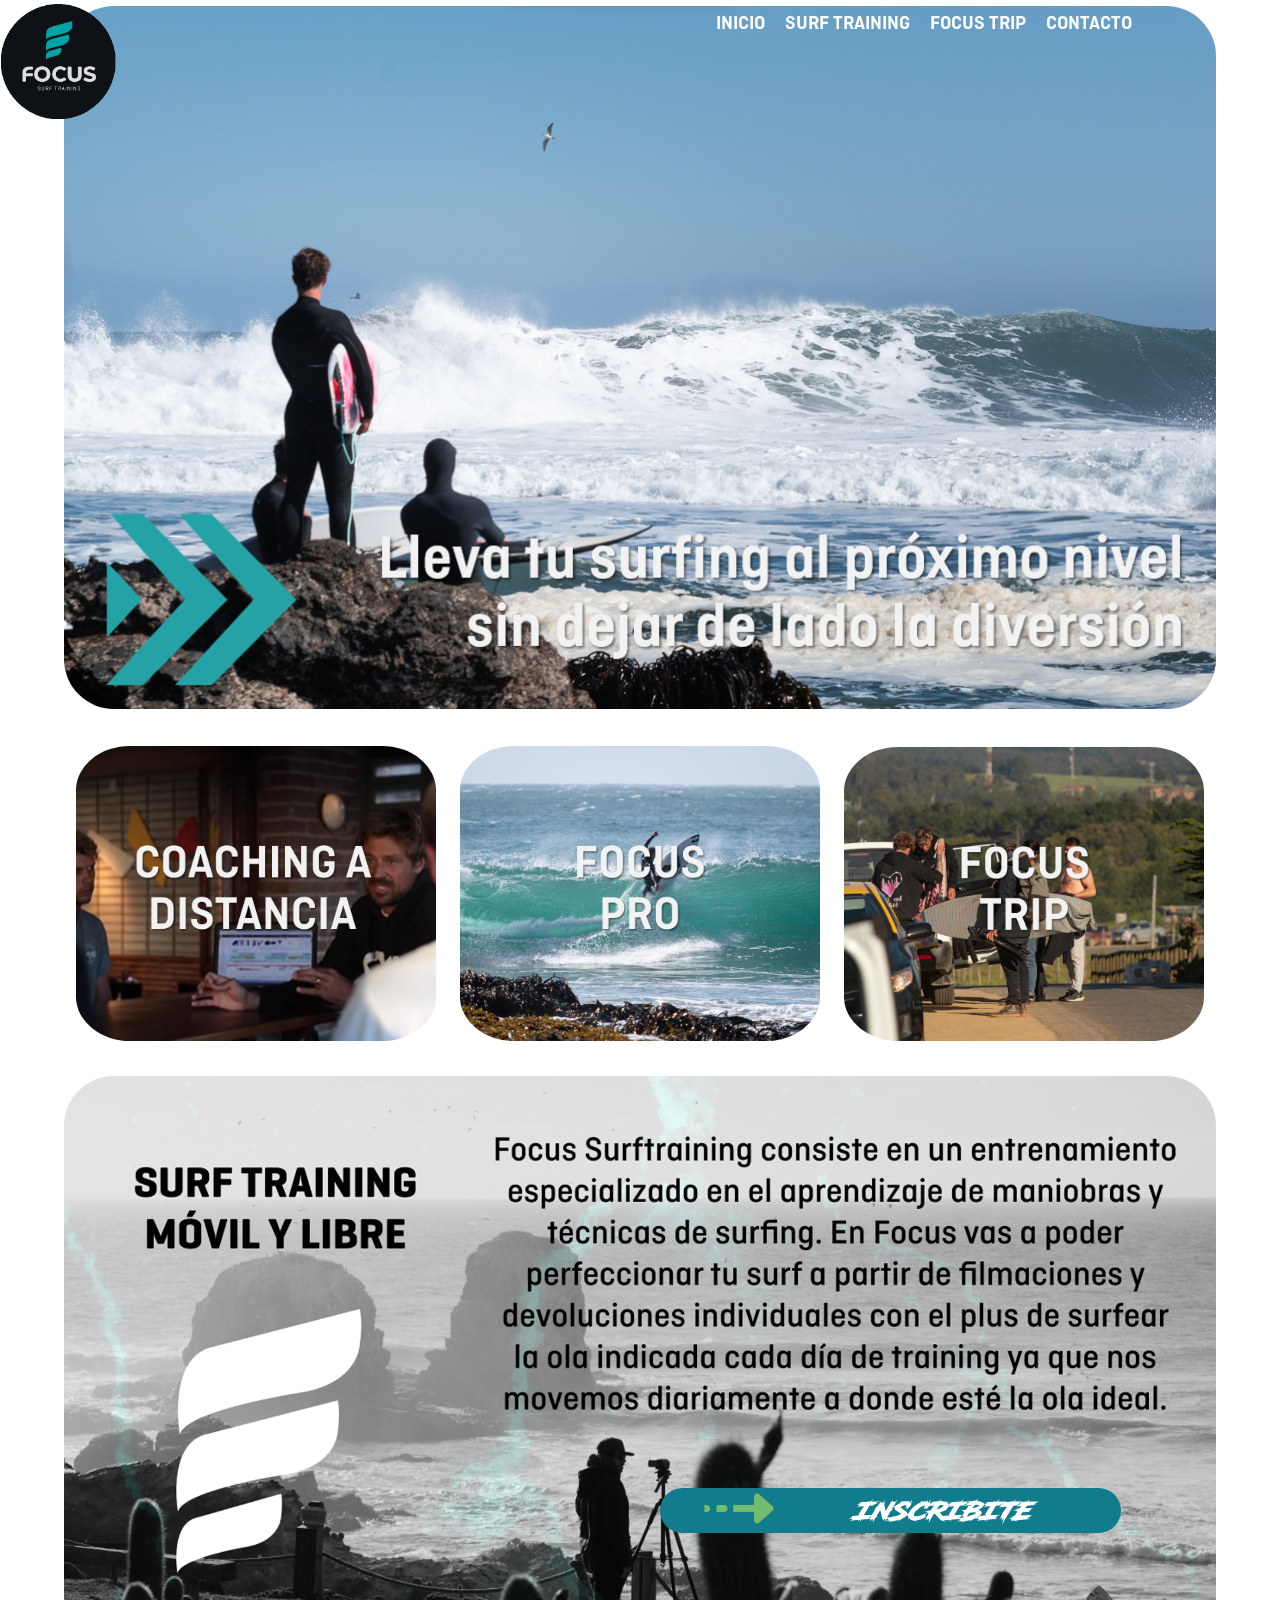
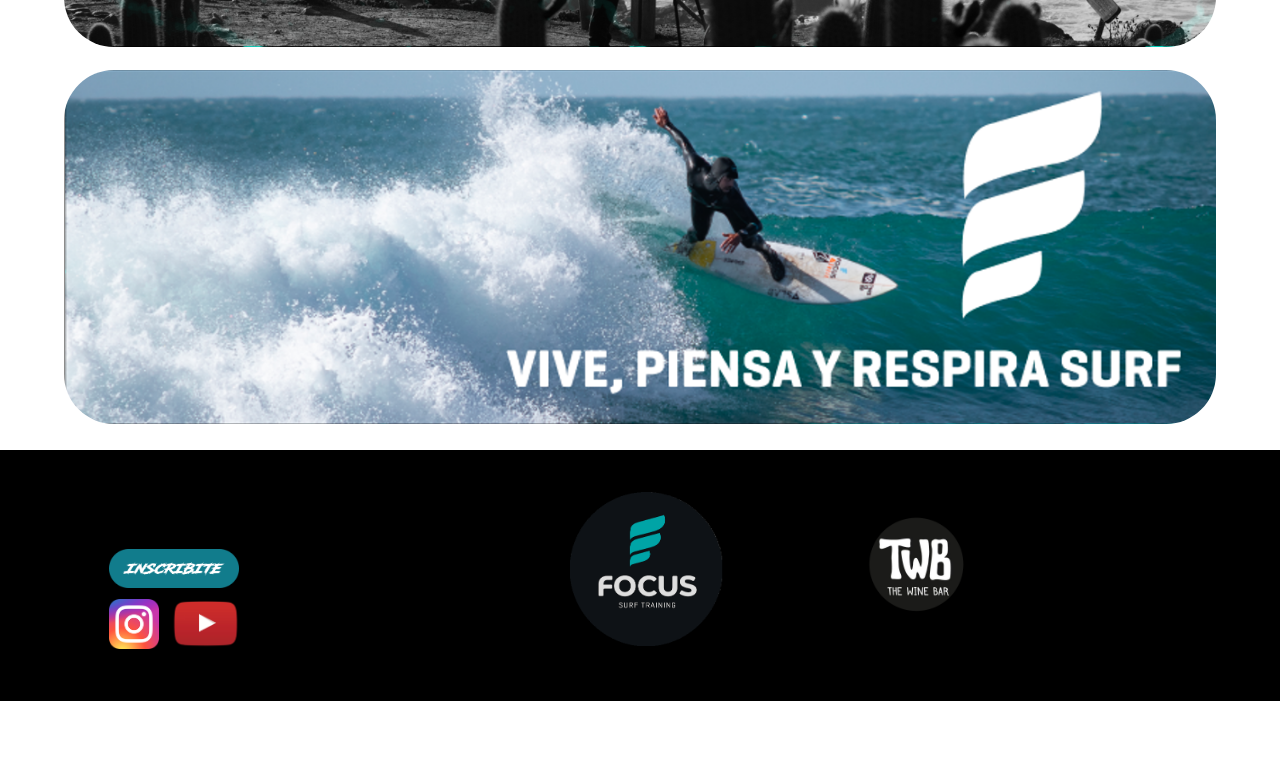
==== commit 8181eae4: "Agregado boton de inscripcion abajo" ====
--- a/Index.html
+++ b/Index.html
@@ -57,7 +57,7 @@
         <div class="Contenedor">
             <div class="image-container2">
                 <img src="../Imagenes/Inicio3.png" alt="Foton">
-                <a href="url-a-la-que-lleva-el-boton-focus-trip" class="boton-inscribirse">
+                <a href="https://wa.me/+5492235266145" class="boton-inscribirse">
                     <img src="Imagenes/Boton_Inscribirse.png" alt="incribite">
                 </a>                                   
             </div>
@@ -72,9 +72,11 @@
    <footer>
         <div class="footer-content">
             <div class="footer-contact">
-                <ul class="nav-list">
-                    <li><a href="#">CONTACTO</a></li>
-                </ul>   
+                <div class="boton-Incribirse_Fotter">
+                    <a href= https://wa.me/+5492235266145>
+                        <img src="Imagenes\BUTTON INSCRIBITE.png" alt="Focus">
+                    </a>  
+                </div>
                 <div class="social-media-icons">
                     <a href="https://www.instagram.com/focus_surftraining/" target="_blank">
                         <img src="../Imagenes/insta.png" alt="Instagram">
--- a/CSS/style.css
+++ b/CSS/style.css
@@ -270,6 +270,20 @@
     justify-content: center;
 }
 
+.boton-Incribirse_Fotter{
+    display: flex;
+    justify-content: flex-start;
+    margin-left: 10%;
+}
+.boton-Incribirse_Fotter img{
+    width: 40%;
+    margin-bottom: 2%;
+}
+
+.boton-Incribirse_Fotter:hover img {
+    transform: scale(1.05); /* Aumenta ligeramente el tamaño */
+    transition: transform 0.3s ease; /* Efecto suave */
+}
 
 .footer-contact{
 margin-top: 17.5%;
@@ -299,6 +313,10 @@
     width: auto;
     height: 50px;
 }
+.social-media-icons:hover img {
+    transform: scale(1.05); /* Aumenta ligeramente el tamaño */
+    transition: transform 0.3s ease; /* Efecto suave */
+}
 
 /* Media query para dispositivos móviles */
 @media (max-width: 768px) {
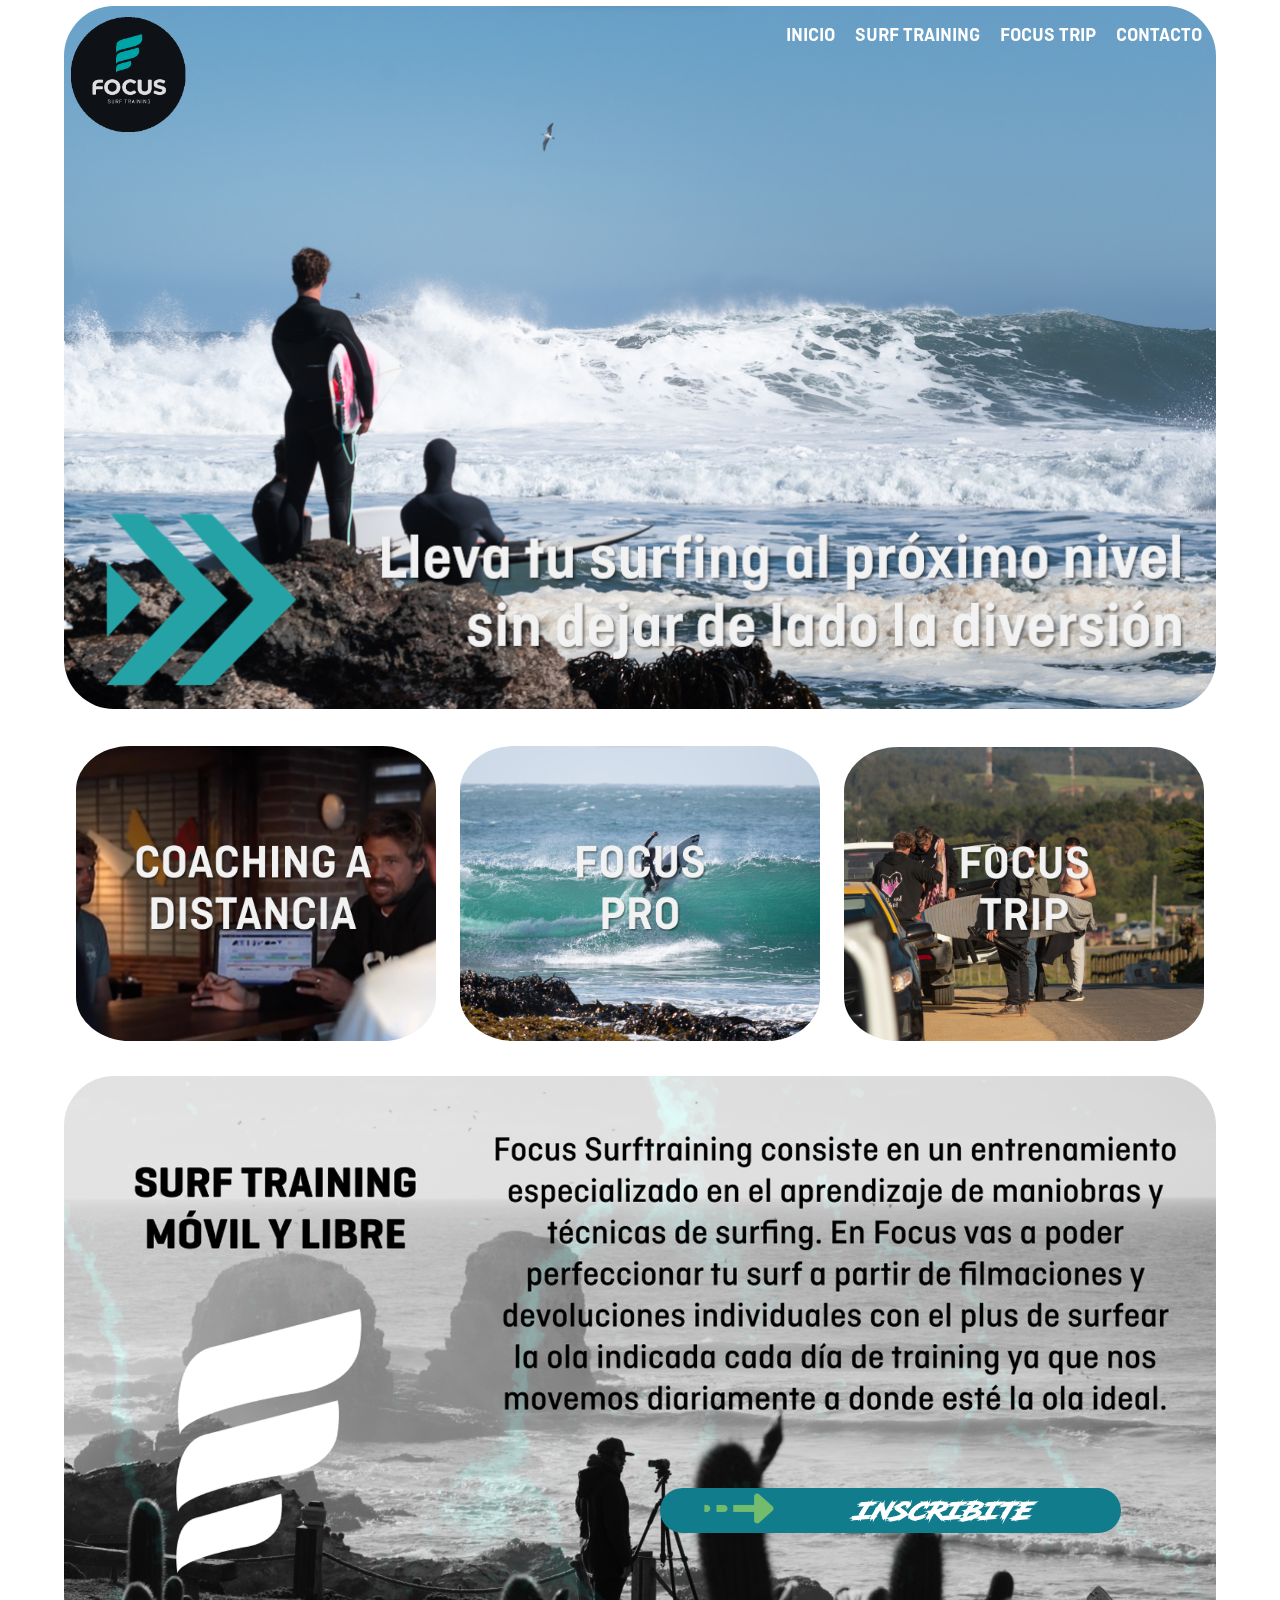
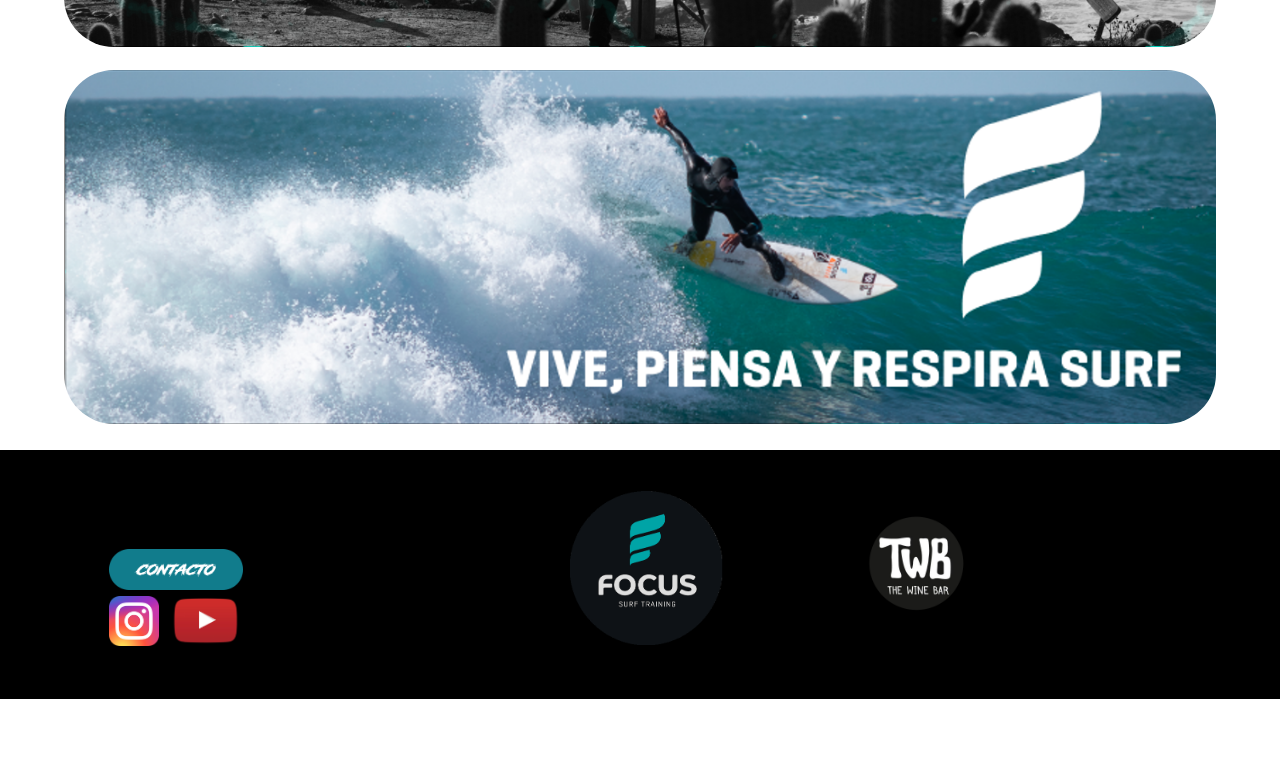
==== commit 8f34a065: "17/1/2024" ====
--- a/Index.html
+++ b/Index.html
@@ -6,7 +6,6 @@
     <meta name="viewport" content="width=device-width, initial-scale=1.0">
     <link rel="stylesheet" href="CSS/style.css">
     <title>Focus Surf Training</title>
-    <link href="https://cdn.jsdelivr.net/npm/bootstrap@5.2.2/dist/css/bootstrap.min.css" rel="stylesheet" integrity="sha384-Zenh87qX5JnK2Jl0vWa8Ck2rdkQ2Bzep5IDxbcnCeuOxjzrPF/et3URy9Bv1WTRi" crossorigin="anonymous">
 </head>
 
 <body>
@@ -31,7 +30,7 @@
                         </ul>                        
                     </li>
                     <li><a href="Pages/FocusTrip.html">FOCUS TRIP</a></li>
-                    <li><a href="#">CONTACTO</a></li>
+                    <li><a href= https://wa.me/+5492235266145>CONTACTO</a></li>
                 </ul>
             </div>
         </div>
@@ -74,7 +73,7 @@
             <div class="footer-contact">
                 <div class="boton-Incribirse_Fotter">
                     <a href= https://wa.me/+5492235266145>
-                        <img src="Imagenes\BUTTON INSCRIBITE.png" alt="Focus">
+                        <img src="Imagenes\BUTTON INSCRIBITE.png" alt="Inscribite">
                     </a>  
                 </div>
                 <div class="social-media-icons">
--- a/CSS/style.css
+++ b/CSS/style.css
@@ -16,6 +16,8 @@
 .navbar {
     background-color: transparent;
     width: 90%;
+    margin-left: 5.5%;
+    margin-top: 1%;
     top: 0;
     left: 5%;
     right: 0;
@@ -100,7 +102,7 @@
 }
 
 .surf-training .submenu li {
-    margin-right: 15px; /* Añade padding a la derecha de cada elemento (ajusta según tus preferencias) */
+    margin-right:1%; /*15px;*/ /* Añade padding a la derecha de cada elemento (ajusta según tus preferencias) */
     list-style: none; /* Elimina las viñetas */
 }
 
@@ -112,7 +114,7 @@
 /* Estilos para el símbolo personalizado */
 .custom-symbol {
     font-size: 14px; /* Ajusta el tamaño del símbolo según tus preferencias */
-    margin-left: 5px; /* Ajusta el espaciado entre el símbolo y el texto */
+    margin-left: 100%; /* Ajusta el espaciado entre el símbolo y el texto */
 }
 
 /* Estilos para los elementos de la lista en el submenu de "Surf Training" */
@@ -270,13 +272,19 @@
     justify-content: center;
 }
 
+
+
+
+
+
 .boton-Incribirse_Fotter{
     display: flex;
     justify-content: flex-start;
     margin-left: 10%;
+    width: 35%;
 }
 .boton-Incribirse_Fotter img{
-    width: 40%;
+    width: 100%;
     margin-bottom: 2%;
 }
 
@@ -284,6 +292,7 @@
     transform: scale(1.05); /* Aumenta ligeramente el tamaño */
     transition: transform 0.3s ease; /* Efecto suave */
 }
+
 
 .footer-contact{
 margin-top: 17.5%;
@@ -336,4 +345,11 @@
         width: 50px;
         background-color: transparent;
     }
+    .boton-Incribirse_Fotter{
+        width: 50%;
+    }
+    .boton-Incribirse_Fotter img{
+        width: 30%;
+        width: 100%;
+    }
 }